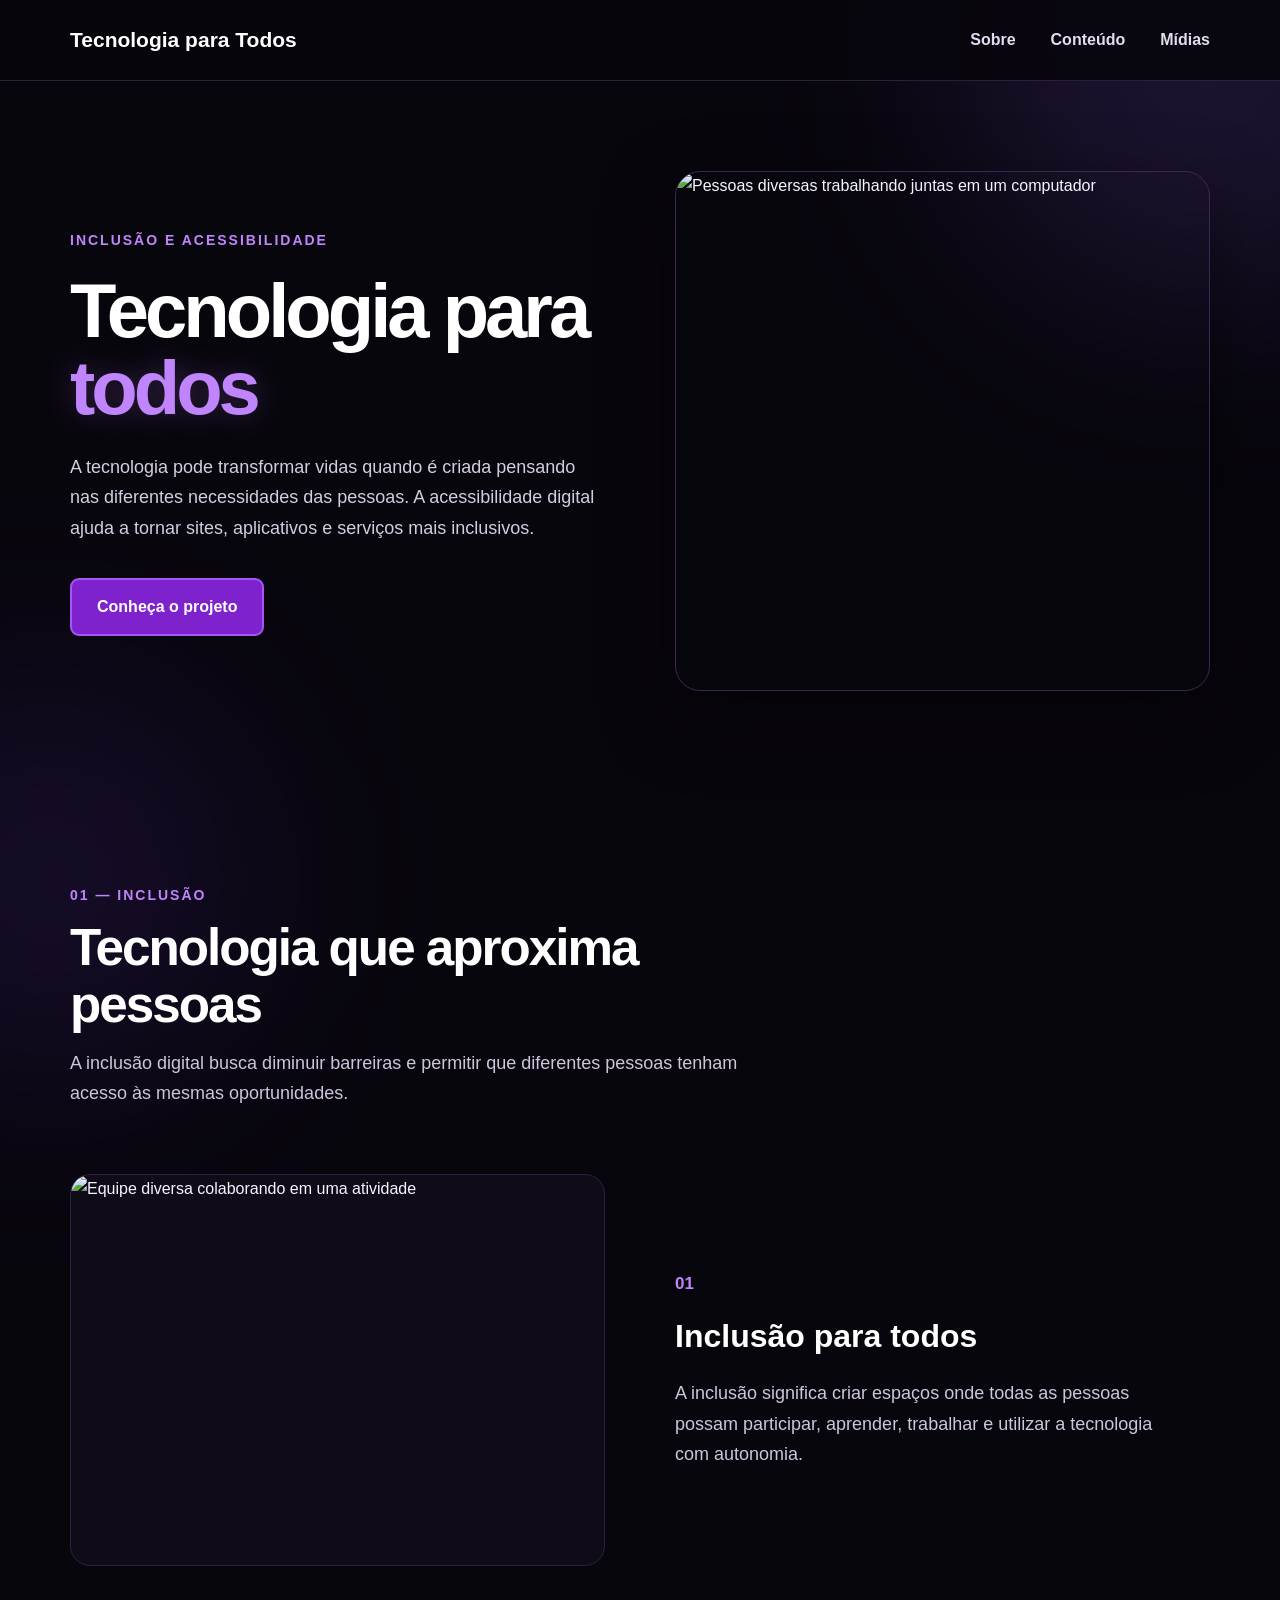
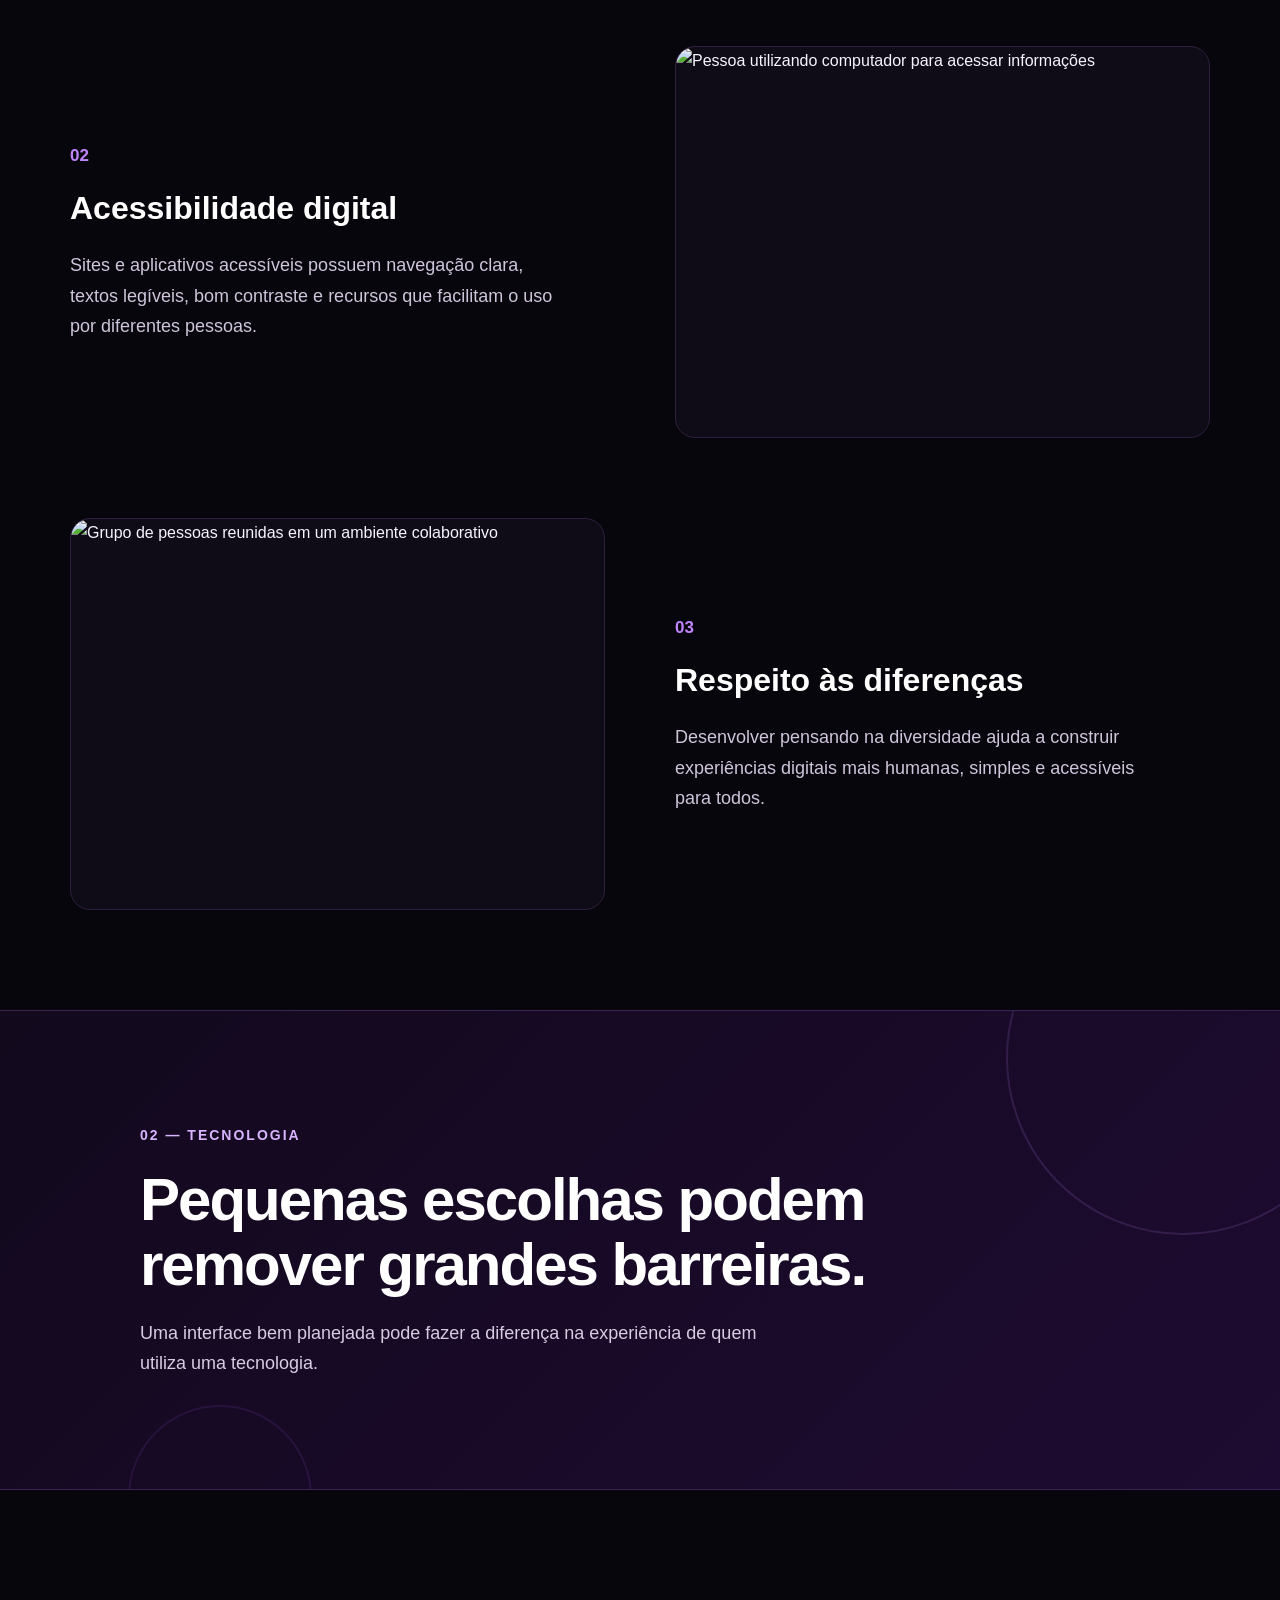
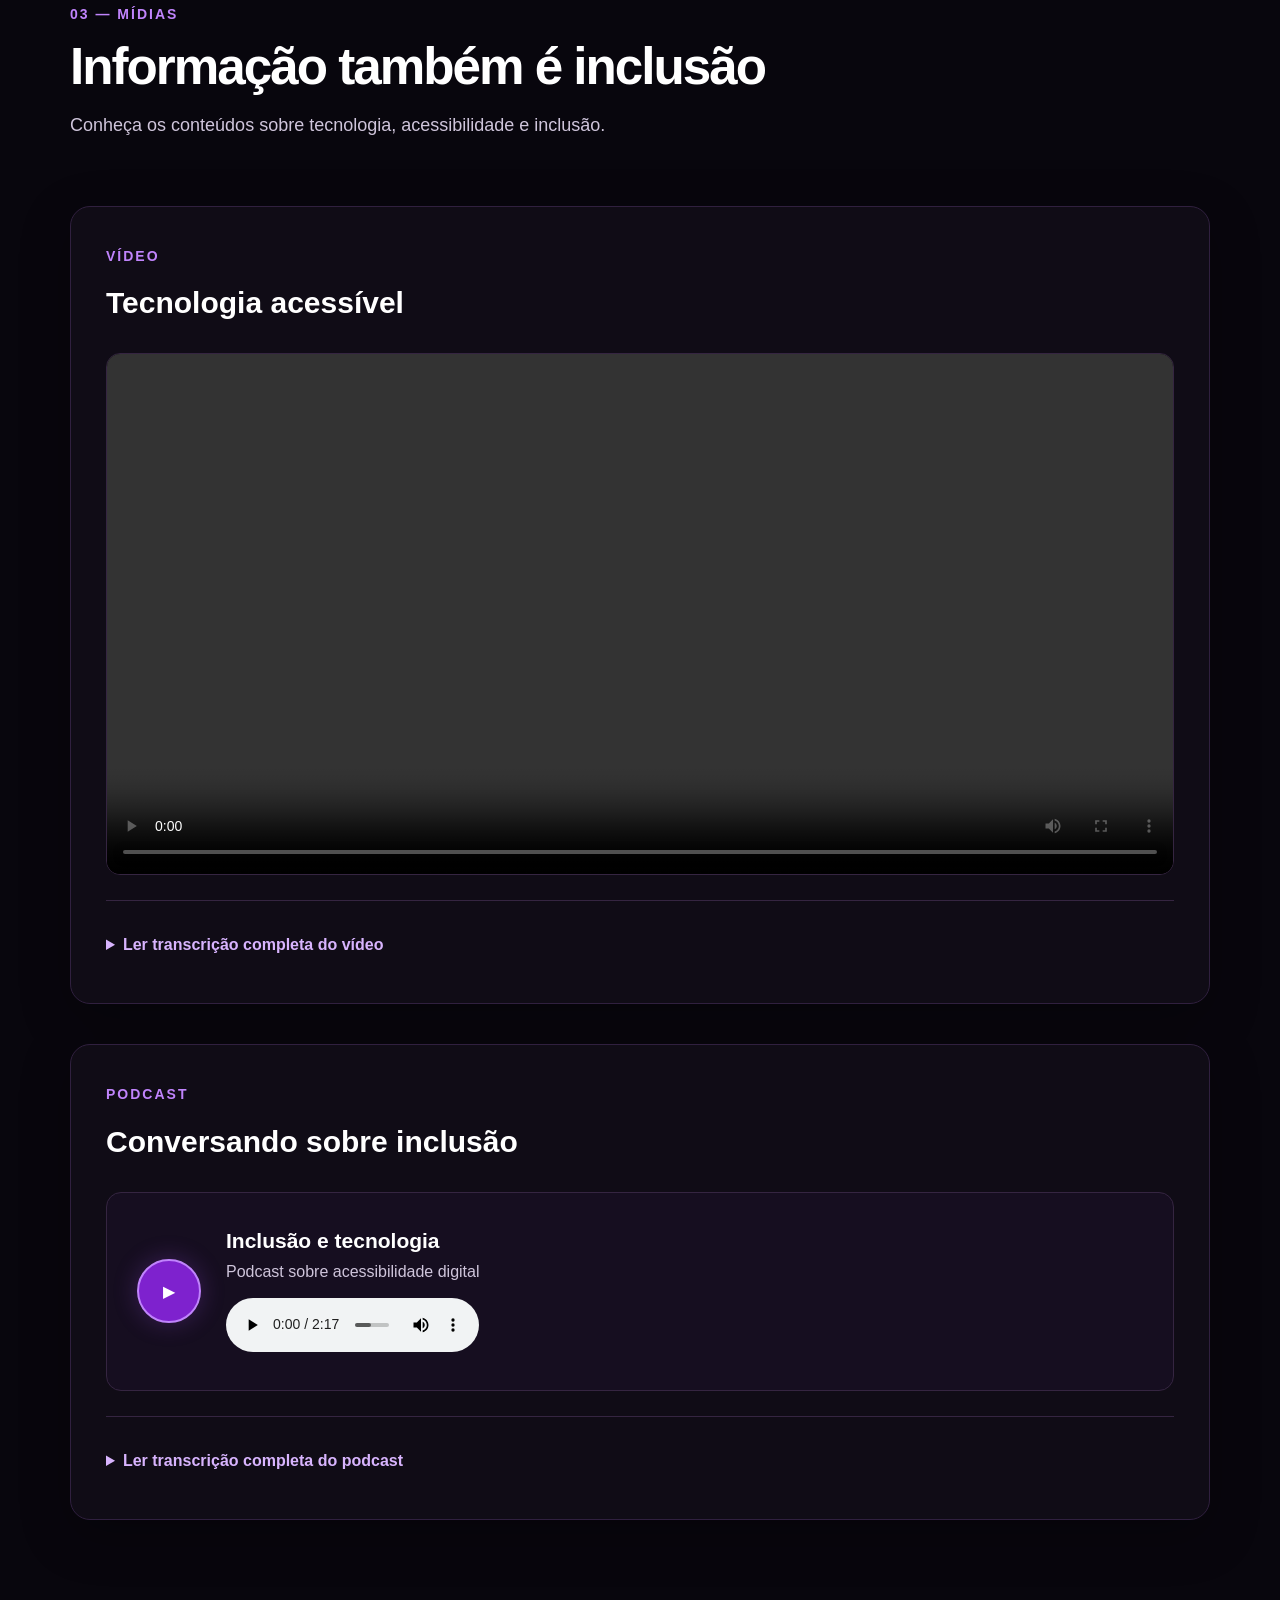
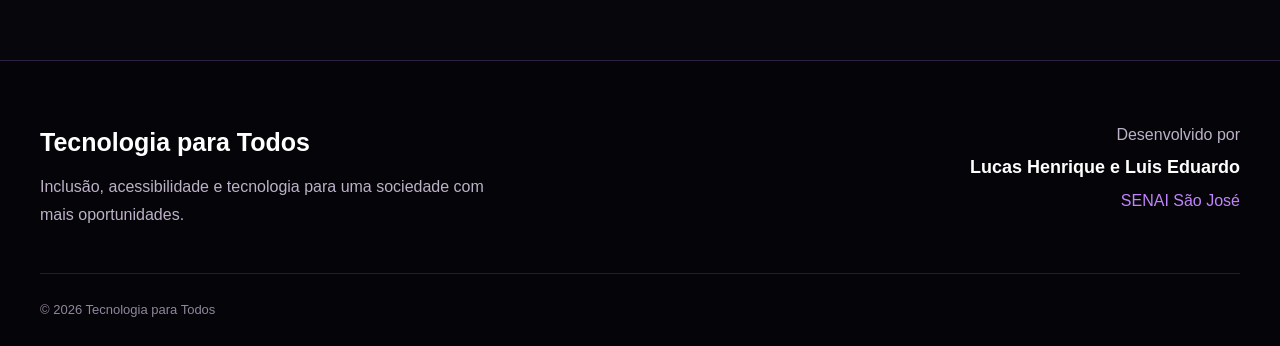
==== site.html @ 784d1b81 "inclusão" ====
<!DOCTYPE html>

<html lang="pt-BR">

<head>
    <meta charset="UTF-8">
    <meta name="viewport" content="width=device-width, initial-scale=1.0">
    <meta name="description" content="Tecnologia para todos: inclusão e acessibilidade digital.">
    <title>Tecnologia para Todos</title>
    <link rel="stylesheet" href="style.css">
</head>

<body>


<a href="#conteudo" class="lpSkip">Pular para o conteúdo principal</a>

<header class="lpHeader" id="inicio">

    <nav class="lpNav" aria-label="Menu principal">

        <a href="#inicio" class="lpLogo">
            Tecnologia para Todos
        </a>

        <div class="lpMenu">
            <a href="#sobre">Sobre</a>
            <a href="#conteudo">Conteúdo</a>
            <a href="#midias">Mídias</a>
        </div>

    </nav>

</header>


<main id="conteudo">

    <section class="lpHero" id="sobre">

        <div class="lpHeroTexto">

            <span class="lpTag">
                INCLUSÃO E ACESSIBILIDADE
            </span>

            <h1>
                Tecnologia para <strong>todos</strong>
            </h1>

            <p>
                A tecnologia pode transformar vidas quando é criada
                pensando nas diferentes necessidades das pessoas.
                A acessibilidade digital ajuda a tornar sites,
                aplicativos e serviços mais inclusivos.
            </p>

            <a href="#conteudo" class="lpBotao">
                Conheça o projeto
            </a>

        </div>


        <div class="lpHeroImagem">

            <img
                src="https://images.unsplash.com/photo-1556761175-b413da4baf72?auto=format&fit=crop&w=900&q=80"
                alt="Pessoas diversas trabalhando juntas em um computador">

        </div>

    </section>


    <section class="lpSecao">

        <div class="lpTitulo">

            <span>01 — INCLUSÃO</span>

            <h2>
                Tecnologia que aproxima pessoas
            </h2>

            <p>
                A inclusão digital busca diminuir barreiras e permitir
                que diferentes pessoas tenham acesso às mesmas oportunidades.
            </p>

        </div>


        <div class="lpBlocos">


            <article class="lpBloco">

                <div class="lpImagem">

                    <img
                        src="https://images.unsplash.com/photo-1531482615713-2afd69097998?auto=format&fit=crop&w=900&q=80"
                        alt="Equipe diversa colaborando em uma atividade">

                </div>


                <div class="lpTexto">

                    <span>01</span>

                    <h3>
                        Inclusão para todos
                    </h3>

                    <p>
                        A inclusão significa criar espaços onde todas
                        as pessoas possam participar, aprender, trabalhar
                        e utilizar a tecnologia com autonomia.
                    </p>

                </div>

            </article>



            <article class="lpBloco lpBlocoInvertido">

                <div class="lpImagem">

                    <img
                        src="https://images.unsplash.com/photo-1516321318423-f06f85e504b3?auto=format&fit=crop&w=900&q=80"
                        alt="Pessoa utilizando computador para acessar informações">

                </div>


                <div class="lpTexto">

                    <span>02</span>

                    <h3>
                        Acessibilidade digital
                    </h3>

                    <p>
                        Sites e aplicativos acessíveis possuem navegação
                        clara, textos legíveis, bom contraste e recursos
                        que facilitam o uso por diferentes pessoas.
                    </p>

                </div>

            </article>



            <article class="lpBloco">

                <div class="lpImagem">

                    <img
                        src="https://images.unsplash.com/photo-1531058020387-3be344556be6?auto=format&fit=crop&w=900&q=80"
                        alt="Grupo de pessoas reunidas em um ambiente colaborativo">

                </div>


                <div class="lpTexto">

                    <span>03</span>

                    <h3>
                        Respeito às diferenças
                    </h3>

                    <p>
                        Desenvolver pensando na diversidade ajuda a
                        construir experiências digitais mais humanas,
                        simples e acessíveis para todos.
                    </p>

                </div>

            </article>

        </div>

    </section>


    <section class="lpDestaque">

        <div>

            <span>02 — TECNOLOGIA</span>

            <h2>
                Pequenas escolhas podem remover grandes barreiras.
            </h2>

            <p>
                Uma interface bem planejada pode fazer a diferença
                na experiência de quem utiliza uma tecnologia.
            </p>

        </div>

    </section>


    <section class="lpMidias" id="midias">

        <div class="lpTitulo">

            <span>03 — MÍDIAS</span>

            <h2>
                Informação também é inclusão
            </h2>

            <p>
                Conheça os conteúdos sobre tecnologia,
                acessibilidade e inclusão.
            </p>

        </div>



        <article class="lpMedia">

            <div class="lpMediaTopo">

                <span>VÍDEO</span>

                <h3>
                    Tecnologia acessível
                </h3>

            </div>


            <div class="lpVideo">

                <video controls preload="metadata" playsinline>
                    <source src="assets/video.mp4" type="video/mp4">
                    Seu navegador não suporta a reprodução de vídeo.
                </video>

            </div>


            <details>

                <summary>
                    Ler transcrição completa do vídeo
                </summary>

                <div class="lpTranscricao">

                    <p>
                        <strong>Narração:</strong>
                        A acessibilidade digital permite que pessoas
                        com diferentes necessidades utilizem sites,
                        aplicativos e serviços digitais.
                    </p>

                    <p>
                        <strong>Narração:</strong>
                        Recursos como textos alternativos, contraste
                        adequado, navegação pelo teclado e linguagem
                        clara ajudam a diminuir barreiras.
                    </p>

                    <p>
                        <strong>Descrição visual:</strong>
                        Pessoas utilizam diferentes dispositivos para
                        acessar conteúdos digitais. A navegação apresenta
                        elementos claros e organizados.
                    </p>

                    <p>
                        <strong>Narração:</strong>
                        Criar tecnologia para todos significa pensar
                        na diversidade desde o início do desenvolvimento.
                    </p>

                </div>

            </details>

        </article>



        <article class="lpMedia">

            <div class="lpMediaTopo">

                <span>PODCAST</span>

                <h3>
                    Conversando sobre inclusão
                </h3>

            </div>


            <div class="lpPodcast">

                <div class="lpPodcastIcon" aria-hidden="true">
                    ▶
                </div>


                <div>

                    <h4>
                        Inclusão e tecnologia
                    </h4>

                    <p>
                        Podcast sobre acessibilidade digital
                    </p>

                    <audio controls preload="metadata">

                        <source src="assets/aura.mp3" type="audio/mpeg">

                        Seu navegador não suporta áudio.

                    </audio>

                </div>

            </div>


            <details>

                <summary>
                    Ler transcrição completa do podcast
                </summary>


                <div class="lpTranscricao">

                    <p>
                        <strong>Apresentador:</strong>
                        Hoje vamos conversar sobre como a tecnologia
                        pode ajudar a construir uma sociedade mais inclusiva.
                    </p>

                    <p>
                        <strong>Convidado:</strong>
                        A acessibilidade digital é importante porque
                        permite que mais pessoas tenham acesso à informação
                        e aos serviços disponíveis na internet.
                    </p>

                    <p>
                        <strong>Apresentador:</strong>
                        E pequenas mudanças no desenvolvimento de um site
                        podem fazer diferença?
                    </p>

                    <p>
                        <strong>Convidado:</strong>
                        Sim. Uma estrutura organizada, textos claros,
                        contraste adequado e alternativas para conteúdos
                        visuais são exemplos de recursos que podem reduzir
                        barreiras.
                    </p>

                    <p>
                        <strong>Apresentador:</strong>
                        Por isso, pensar em acessibilidade desde o começo
                        é uma forma de criar tecnologia para mais pessoas.
                    </p>

                </div>

            </details>

        </article>

    </section>

</main>


<footer class="lpFooter">

    <div class="lpFooterConteudo">

        <div>

            <h2>
                Tecnologia para Todos
            </h2>

            <p>
                Inclusão, acessibilidade e tecnologia para uma sociedade
                com mais oportunidades.
            </p>

        </div>


        <div class="lpFooterInfo">

            <p>
                Desenvolvido por
            </p>

            <strong>
                Lucas Henrique e Luis Eduardo
            </strong>

            <span>
                SENAI São José
            </span>

        </div>

    </div>


    <div class="lpCopyright">

        © 2026 Tecnologia para Todos

    </div>

</footer>

</body>

</html>
---- style.css ----
* {
  margin: 0;
  padding: 0;
  box-sizing: border-box;
  }

html {
scroll-behavior: smooth;
}

body {
font-family: Arial, Helvetica, sans-serif;
background: #08060d;
color: #f7f3ff;
line-height: 1.7;
overflow-x: hidden;
}

body::before {
content: "";
position: fixed;
width: 500px;
height: 500px;
top: -200px;
right: -180px;
background: rgba(139, 92, 246, 0.15);
border-radius: 50%;
filter: blur(100px);
pointer-events: none;
z-index: -1;
}

body::after {
content: "";
position: fixed;
width: 400px;
height: 400px;
bottom: -180px;
left: -150px;
background: rgba(124, 58, 237, 0.12);
border-radius: 50%;
filter: blur(100px);
pointer-events: none;
z-index: -1;
}

a {
text-decoration: none;
color: inherit;
}

img {
width: 100%;
display: block;
}

a,
summary,
audio,
video {
outline-offset: 5px;
}

a:focus-visible,
summary:focus-visible {
outline: 3px solid #c084fc;
outline-offset: 6px;
border-radius: 5px;
}

.lpSkip {
position: fixed;
top: -100px;
left: 20px;
z-index: 9999;
background: #c084fc;
color: #100817;
padding: 12px 18px;
border-radius: 8px;
font-weight: 800;
}

.lpSkip:focus {
top: 20px;
}

.lpHeader {
position: sticky;
top: 0;
z-index: 1000;
background: rgba(8, 6, 13, 0.94);
backdrop-filter: blur(15px);
border-bottom: 1px solid #2a2038;
}

.lpNav {
max-width: 1200px;
min-height: 80px;
margin: auto;
padding: 0 30px;
display: flex;
align-items: center;
justify-content: space-between;
}

.lpLogo {
color: #ffffff;
font-size: 21px;
font-weight: 800;
transition: 0.3s ease;
}

.lpLogo:hover {
color: #c084fc;
}

.lpMenu {
display: flex;
gap: 35px;
}

.lpMenu a {
position: relative;
color: #e4dcef;
font-size: 16px;
font-weight: 700;
transition: 0.3s ease;
}

.lpMenu a::after {
content: "";
position: absolute;
width: 0;
height: 3px;
left: 0;
bottom: -8px;
border-radius: 10px;
background: #a855f7;
transition: 0.3s ease;
}

.lpMenu a:hover {
color: #d8b4fe;
}

.lpMenu a:hover::after {
width: 100%;
}

.lpHero {
max-width: 1200px;
min-height: 680px;
margin: auto;
padding: 90px 30px;
display: grid;
grid-template-columns: 1fr 1fr;
align-items: center;
gap: 70px;
}

.lpHeroTexto {
animation: lpEntrada 0.9s ease both;
}

.lpTag,
.lpTitulo > span,
.lpMediaTopo span {
color: #c084fc;
font-size: 14px;
font-weight: 900;
letter-spacing: 2px;
}

.lpHero h1 {
margin: 18px 0 25px;
color: #ffffff;
font-size: clamp(48px, 6vw, 76px);
line-height: 1.02;
letter-spacing: -4px;
}

.lpHero h1 strong {
color: #c084fc;
text-shadow: 0 0 30px rgba(192, 132, 252, 0.25);
}

.lpHeroTexto > p {
max-width: 570px;
margin-bottom: 35px;
color: #d4ccdf;
font-size: 18px;
}

.lpBotao {
display: inline-block;
min-height: 50px;
padding: 13px 25px;
border: 2px solid #a855f7;
border-radius: 9px;
background: #7e22ce;
color: #ffffff;
font-weight: 800;
transition: 0.3s ease;
}

.lpBotao:hover {
background: #9333ea;
transform: translateY(-4px);
box-shadow: 0 12px 35px rgba(168, 85, 247, 0.3);
}

.lpHeroImagem {
animation: lpImagemEntrada 1s ease both;
}

.lpHeroImagem img {
height: 520px;
object-fit: cover;
border: 1px solid #3b2850;
border-radius: 25px;
box-shadow: 0 25px 70px rgba(0, 0, 0, 0.5);
transition: 0.5s ease;
}

.lpHeroImagem:hover img {
transform: scale(1.025);
border-color: #8b5cf6;
box-shadow: 0 25px 80px rgba(124, 58, 237, 0.2);
}

.lpSecao,
.lpMidias {
max-width: 1200px;
margin: auto;
padding: 100px 30px;
}

.lpTitulo {
max-width: 720px;
margin-bottom: 65px;
}

.lpTitulo h2 {
margin: 12px 0 15px;
color: #ffffff;
font-size: clamp(35px, 4vw, 52px);
line-height: 1.1;
letter-spacing: -2px;
}

.lpTitulo p {
color: #cfc5db;
font-size: 18px;
}

.lpBlocos {
display: flex;
flex-direction: column;
gap: 80px;
}

.lpBloco {
display: grid;
grid-template-columns: 1fr 1fr;
align-items: center;
gap: 70px;
}

.lpBlocoInvertido .lpImagem {
order: 2;
}

.lpBlocoInvertido .lpTexto {
order: 1;
}

.lpImagem {
overflow: hidden;
border: 1px solid #30203f;
border-radius: 20px;
background: #100c17;
}

.lpImagem img {
height: 390px;
object-fit: cover;
transition: 0.6s ease;
}

.lpBloco:hover .lpImagem {
border-color: #8b5cf6;
}

.lpBloco:hover .lpImagem img {
transform: scale(1.06);
}

.lpTexto span {
color: #c084fc;
font-size: 17px;
font-weight: 900;
}

.lpTexto h3 {
margin: 10px 0 15px;
color: #ffffff;
font-size: 32px;
}

.lpTexto p {
max-width: 500px;
color: #cfc5db;
font-size: 18px;
}

.lpDestaque {
position: relative;
overflow: hidden;
padding: 110px 30px;
background: linear-gradient(135deg, #12091d, #1e0b31);
border-top: 1px solid #3b2451;
border-bottom: 1px solid #3b2451;
}

.lpDestaque::before {
content: "";
position: absolute;
width: 350px;
height: 350px;
top: -130px;
right: -80px;
border: 2px solid rgba(192, 132, 252, 0.15);
border-radius: 50%;
animation: lpFlutuar 5s ease-in-out infinite;
}

.lpDestaque::after {
content: "";
position: absolute;
width: 180px;
height: 180px;
bottom: -100px;
left: 10%;
border: 2px solid rgba(168, 85, 247, 0.12);
border-radius: 50%;
animation: lpFlutuar 7s ease-in-out infinite reverse;
}

.lpDestaque > div {
position: relative;
z-index: 1;
max-width: 1000px;
margin: auto;
}

.lpDestaque span {
color: #d8b4fe;
font-size: 14px;
font-weight: 900;
letter-spacing: 2px;
}

.lpDestaque h2 {
max-width: 850px;
margin: 20px 0;
color: #ffffff;
font-size: clamp(35px, 5vw, 60px);
line-height: 1.08;
letter-spacing: -2px;
}

.lpDestaque p {
max-width: 650px;
color: #d7cce2;
font-size: 18px;
}

.lpMidias {
padding-top: 110px;
}

.lpMedia {
margin-bottom: 40px;
padding: 35px;
background: #100c16;
border: 1px solid #30203f;
border-radius: 20px;
box-shadow: 0 15px 50px rgba(0, 0, 0, 0.25);
transition: 0.4s ease;
}

.lpMedia:hover {
transform: translateY(-6px);
border-color: #7e22ce;
box-shadow: 0 20px 60px rgba(124, 58, 237, 0.15);
}

.lpMediaTopo {
margin-bottom: 25px;
}

.lpMediaTopo h3 {
margin-top: 8px;
color: #ffffff;
font-size: 30px;
}

.lpVideo {
overflow: hidden;
background: #000000;
border: 1px solid #352541;
border-radius: 14px;
}

.lpVideo video {
display: block;
width: 100%;
max-height: 520px;
}

.lpPodcast {
display: flex;
align-items: center;
gap: 25px;
padding: 30px;
background: #160e20;
border: 1px solid #352541;
border-radius: 15px;
}

.lpPodcastIcon {
display: flex;
align-items: center;
justify-content: center;
width: 64px;
height: 64px;
flex-shrink: 0;
color: #ffffff;
background: #7e22ce;
border: 2px solid #c084fc;
border-radius: 50%;
box-shadow: 0 0 25px rgba(168, 85, 247, 0.25);
}

.lpPodcast h4 {
color: #ffffff;
font-size: 21px;
}

.lpPodcast p {
margin-bottom: 12px;
color: #cfc5db;
}

.lpPodcast audio {
width: min(600px, 100%);
}

details {
margin-top: 25px;
padding-top: 20px;
border-top: 1px solid #352541;
}

summary {
padding: 10px 0;
color: #d8b4fe;
font-weight: 800;
cursor: pointer;
}

summary:hover {
color: #ffffff;
}

.lpTranscricao {
padding: 20px 0 5px;
color: #d0c6da;
}

.lpTranscricao p {
margin-bottom: 15px;
}

.lpTranscricao strong {
color: #ffffff;
}

.lpFooter {
padding: 60px 30px 25px;
background: #050408;
color: #ffffff;
border-top: 1px solid #30203f;
}

.lpFooterConteudo {
max-width: 1200px;
margin: auto;
padding-bottom: 45px;
display: flex;
justify-content: space-between;
gap: 50px;
}

.lpFooter h2 {
margin-bottom: 10px;
font-size: 25px;
}

.lpFooter p {
max-width: 450px;
color: #bcb2c8;
}

.lpFooterInfo {
text-align: right;
}

.lpFooterInfo p {
margin-bottom: 4px;
}

.lpFooterInfo strong {
display: block;
color: #ffffff;
font-size: 18px;
}

.lpFooterInfo span {
display: block;
margin-top: 4px;
color: #c084fc;
}

.lpCopyright {
max-width: 1200px;
margin: auto;
padding-top: 25px;
color: #91869d;
font-size: 13px;
border-top: 1px solid #261c30;
}

@keyframes lpEntrada {
from {
opacity: 0;
transform: translateY(35px);
}

to {
    opacity: 1;
    transform: translateY(0);
}

}

@keyframes lpImagemEntrada {
from {
opacity: 0;
transform: translateX(40px);
}

to {
    opacity: 1;
    transform: translateX(0);
}


}

@keyframes lpFlutuar {
0%,
100% {
transform: translateY(0) rotate(0deg);
}

50% {
    transform: translateY(20px) rotate(8deg);
}

}

@media (prefers-reduced-motion: reduce) {

html {
    scroll-behavior: auto;
}

*,
*::before,
*::after {
    animation-duration: 0.01ms !important;
    animation-iteration-count: 1 !important;
    transition-duration: 0.01ms !important;
    scroll-behavior: auto !important;
}

}

@media (max-width: 800px) {

.lpNav {
    min-height: 75px;
    padding: 15px 20px;
    flex-direction: column;
    gap: 12px;
}

.lpMenu {
    gap: 22px;
}

.lpHero {
    grid-template-columns: 1fr;
    padding: 70px 20px;
    gap: 40px;
}

.lpHero h1 {
    font-size: 52px;
}

.lpHeroImagem img {
    height: 360px;
}

.lpSecao,
.lpMidias {
    padding: 75px 20px;
}

.lpBloco {
    grid-template-columns: 1fr;
    gap: 30px;
}

.lpBlocoInvertido .lpImagem,
.lpBlocoInvertido .lpTexto {
    order: initial;
}

.lpImagem img {
    height: 300px;
}

.lpMedia {
    padding: 22px;
}

.lpPodcast {
    align-items: flex-start;
    padding: 22px;
}

.lpFooterConteudo {
    flex-direction: column;
}

.lpFooterInfo {
    text-align: left;
}

}

@media (max-width: 480px) {

.lpLogo {
    font-size: 18px;
}

.lpMenu {
    width: 100%;
    justify-content: space-between;
    gap: 10px;
}

.lpMenu a {
    font-size: 14px;
}

.lpHero h1 {
    font-size: 43px;
}

.lpHeroTexto > p {
    font-size: 17px;
}

.lpTitulo h2 {
    font-size: 35px;
}

.lpBlocos {
    gap: 55px;
}

.lpDestaque {
    padding: 75px 20px;
}

.lpMediaTopo h3 {
    font-size: 25px;
}

.lpPodcast {
    flex-direction: column;
}

.lpVideo video {
    min-height: 220px;
}

}
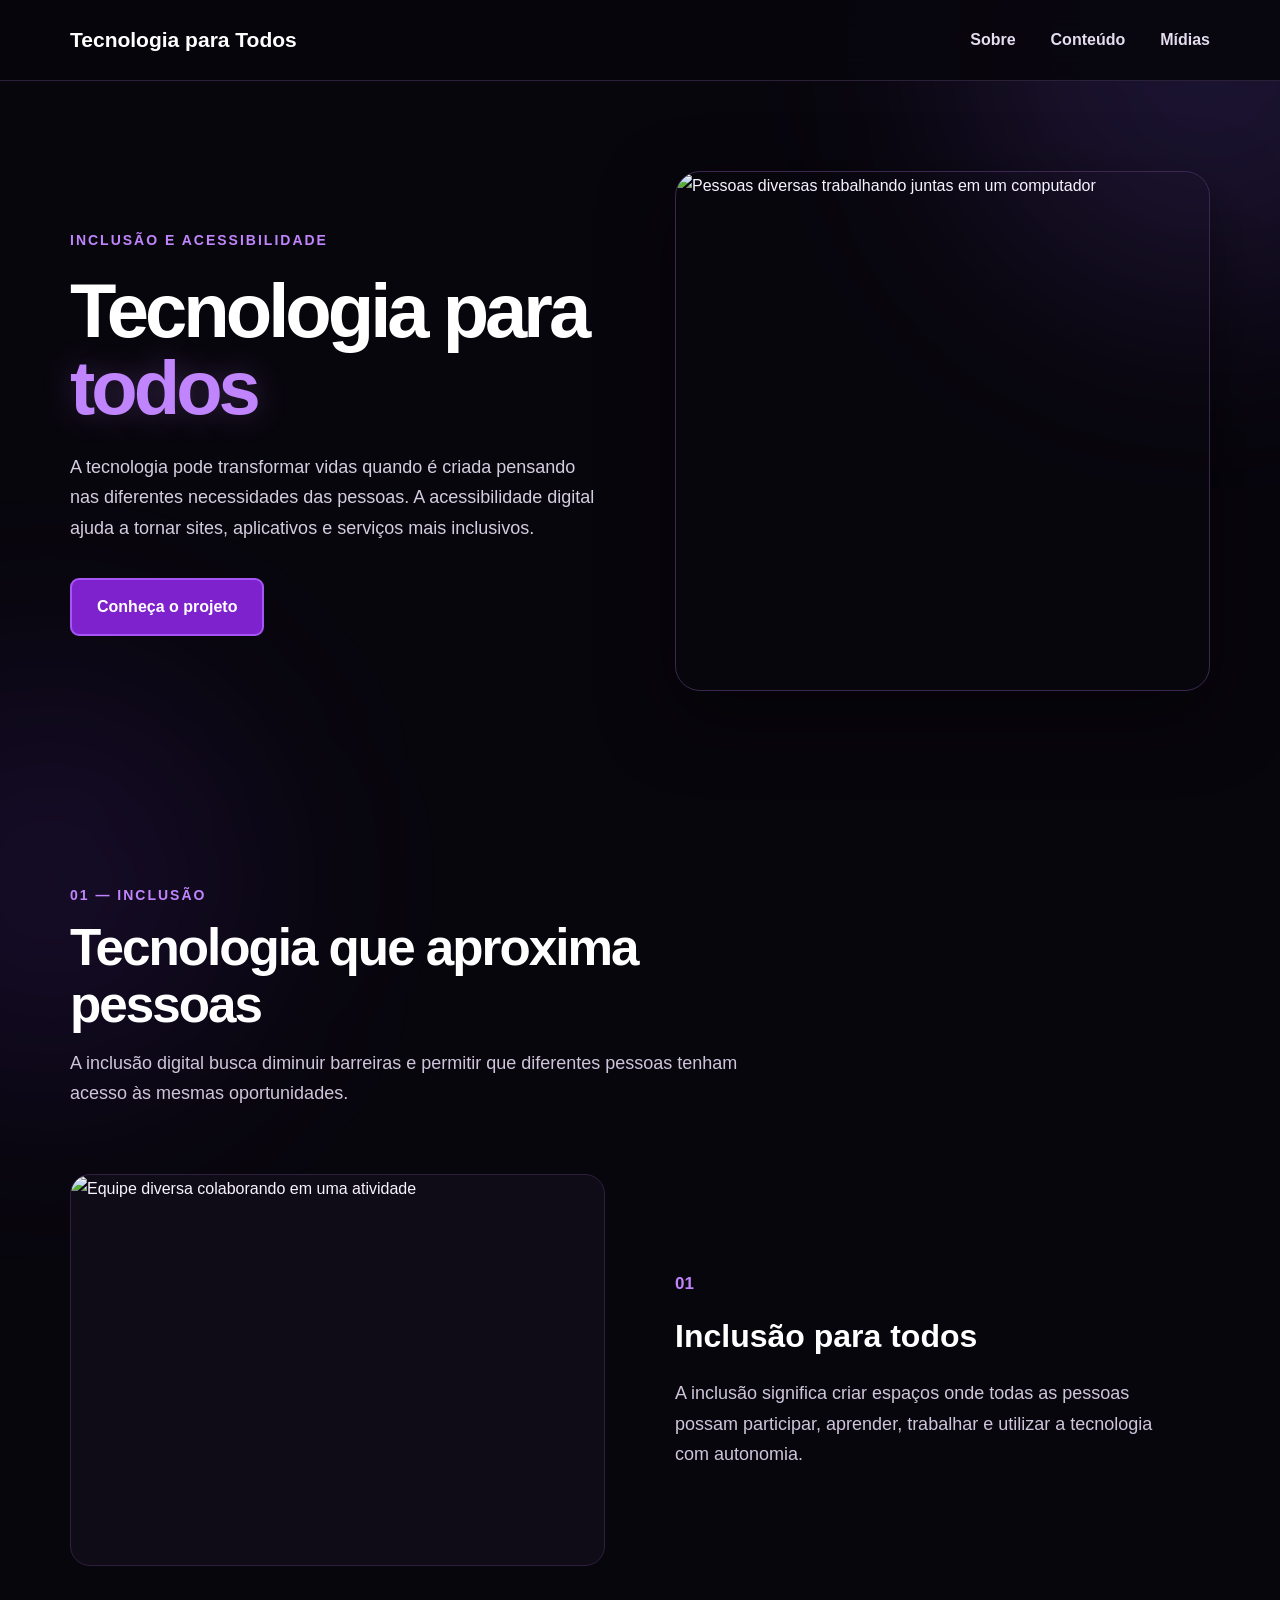
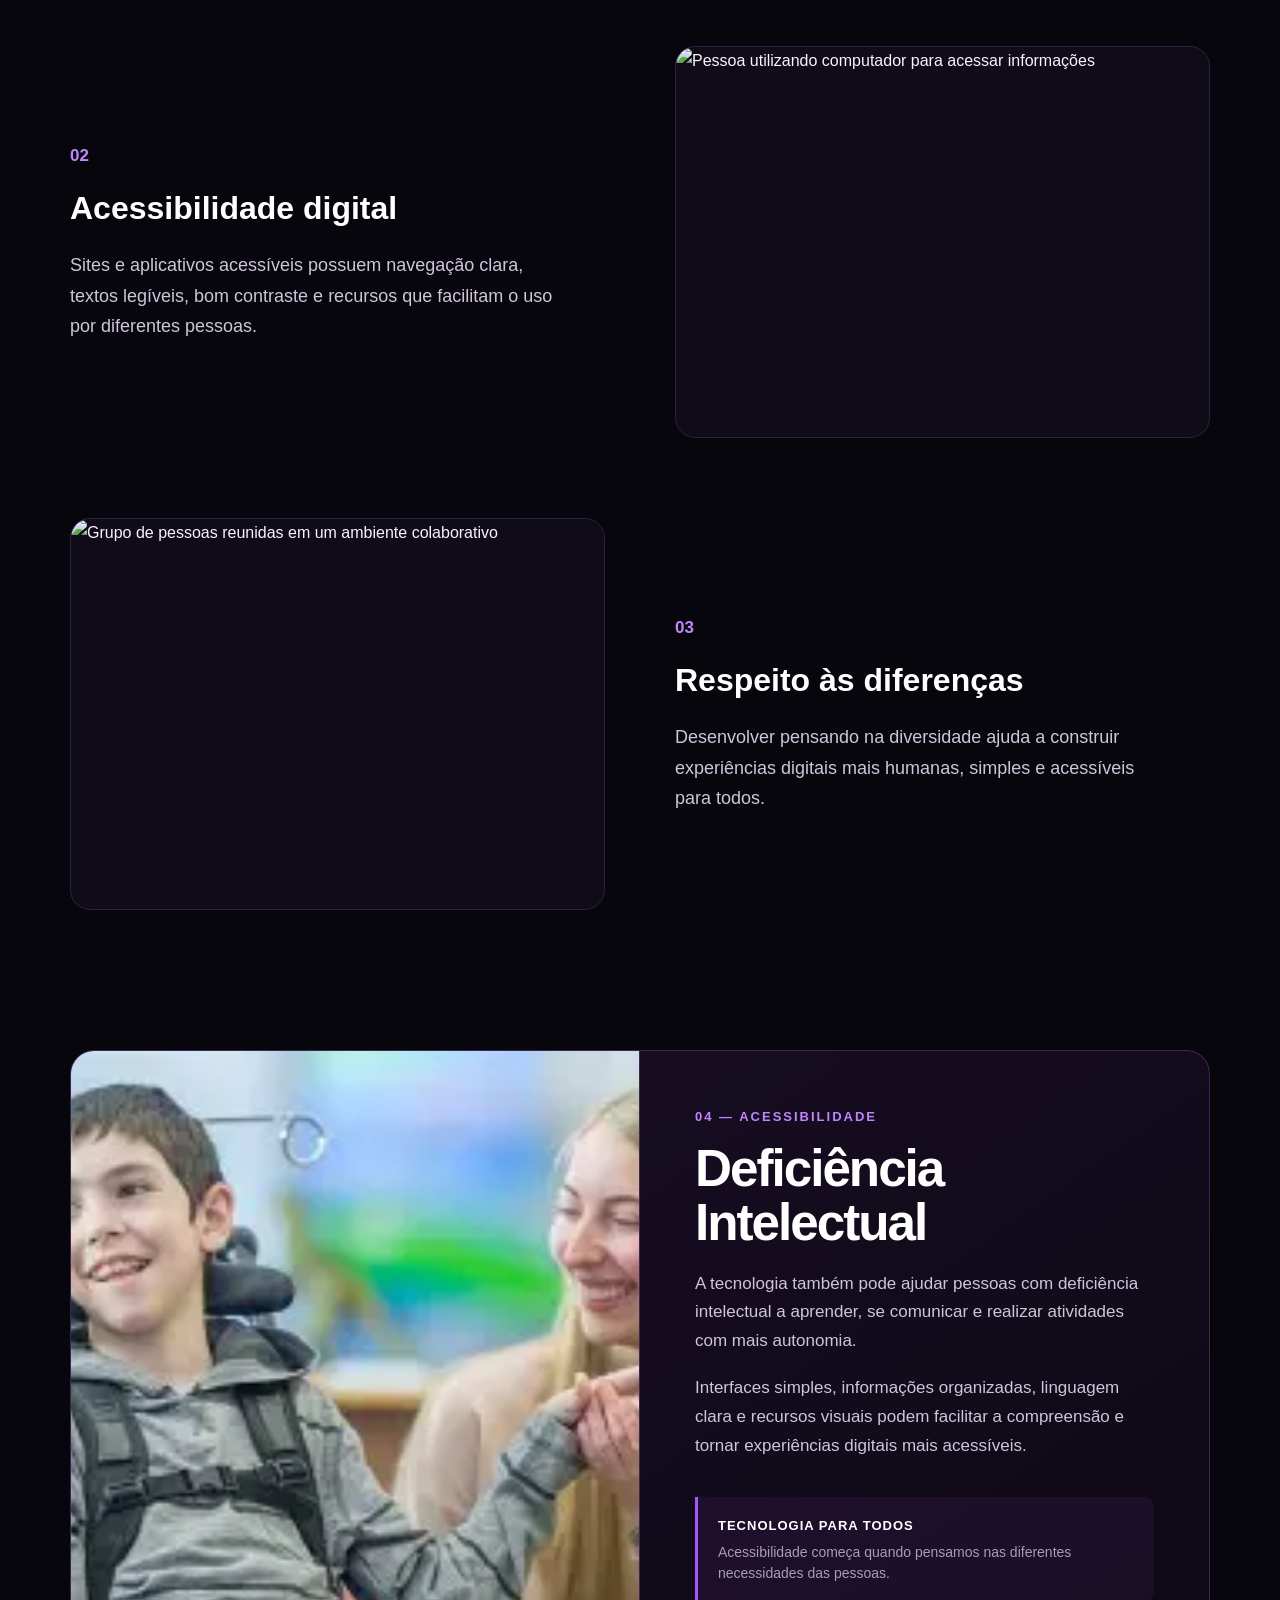
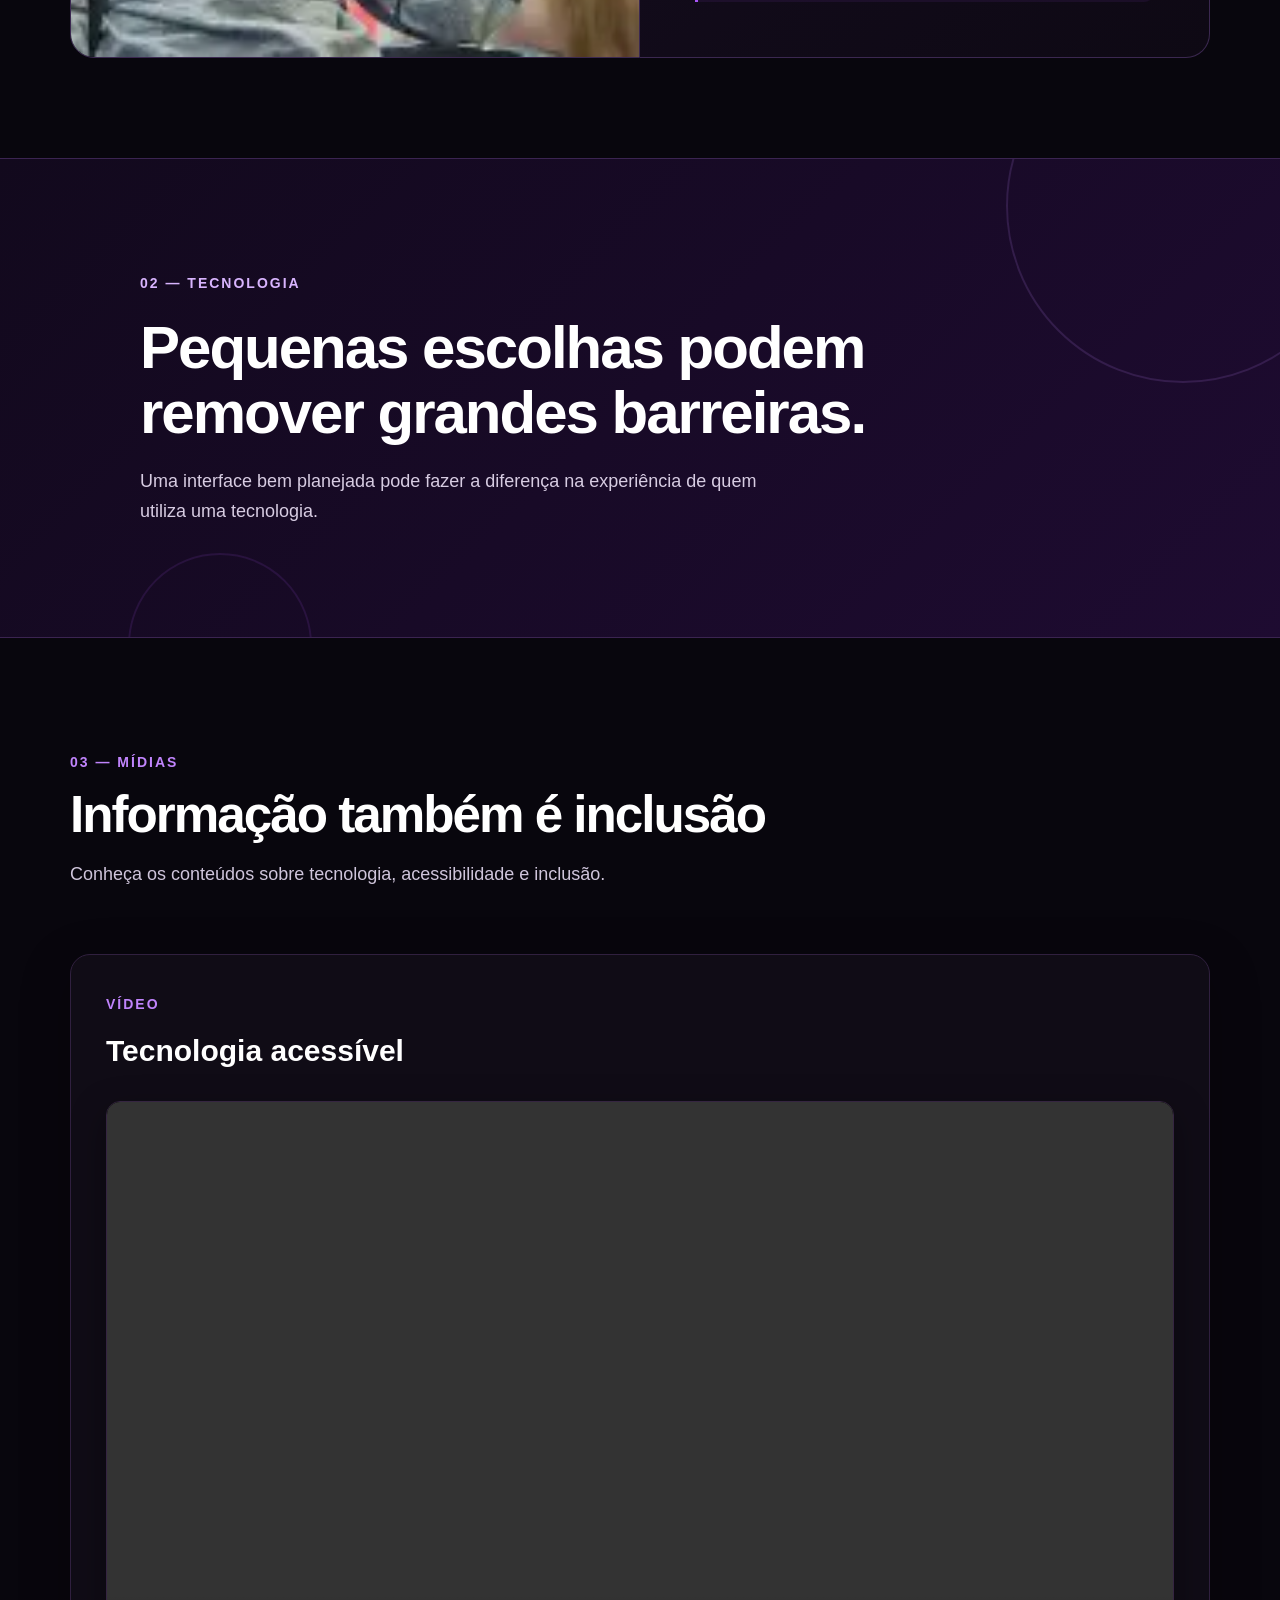
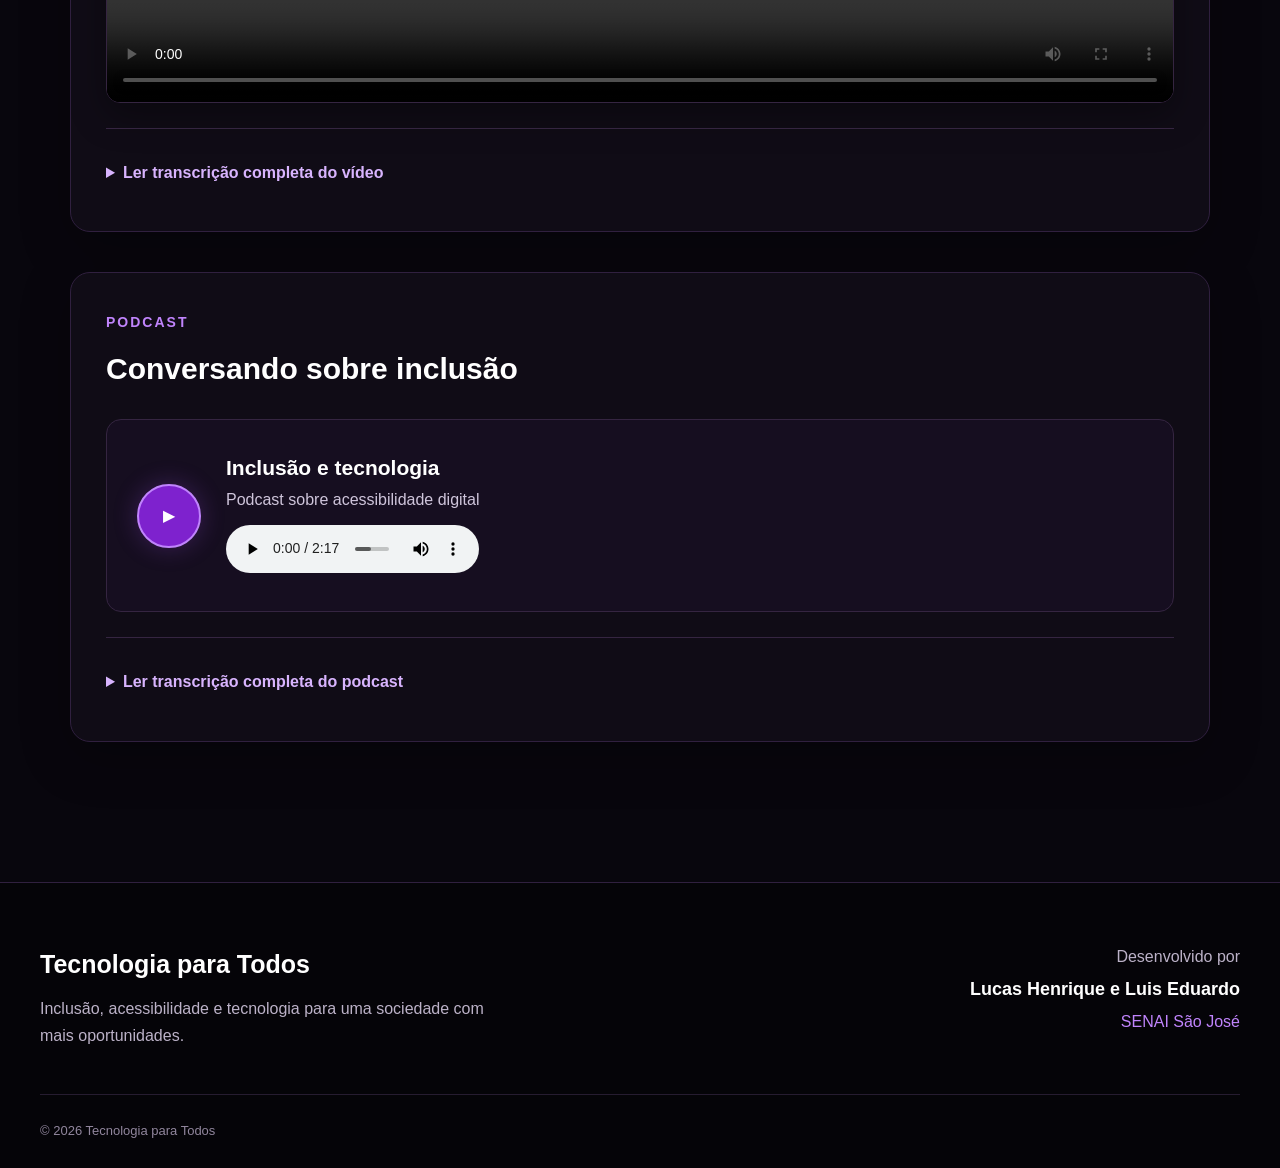
==== commit f1d61eaf: "upd" ====
--- a/site.html
+++ b/site.html
@@ -3,30 +3,49 @@
 <html lang="pt-BR">
 
 <head>
+
     <meta charset="UTF-8">
+
     <meta name="viewport" content="width=device-width, initial-scale=1.0">
+
     <meta name="description" content="Tecnologia para todos: inclusão e acessibilidade digital.">
+
     <title>Tecnologia para Todos</title>
+
     <link rel="stylesheet" href="style.css">
+
 </head>
 
 <body>
 
 
-<a href="#conteudo" class="lpSkip">Pular para o conteúdo principal</a>
-
-<header class="lpHeader" id="inicio">
-
-    <nav class="lpNav" aria-label="Menu principal">
-
-        <a href="#inicio" class="lpLogo">
+<a href="#conteudo" class="skip">
+    Pular para o conteúdo principal
+</a>
+
+
+<header class="header" id="inicio">
+
+    <nav class="nav" aria-label="Menu principal">
+
+        <a href="#inicio" class="logo">
             Tecnologia para Todos
         </a>
 
-        <div class="lpMenu">
-            <a href="#sobre">Sobre</a>
-            <a href="#conteudo">Conteúdo</a>
-            <a href="#midias">Mídias</a>
+        <div class="menu">
+
+            <a href="#sobre">
+                Sobre
+            </a>
+
+            <a href="#conteudo">
+                Conteúdo
+            </a>
+
+            <a href="#midias">
+                Mídias
+            </a>
+
         </div>
 
     </nav>
@@ -36,11 +55,12 @@
 
 <main id="conteudo">
 
-    <section class="lpHero" id="sobre">
-
-        <div class="lpHeroTexto">
-
-            <span class="lpTag">
+
+    <section class="hero" id="sobre">
+
+        <div class="heroTexto">
+
+            <span class="tag">
                 INCLUSÃO E ACESSIBILIDADE
             </span>
 
@@ -55,14 +75,14 @@
                 aplicativos e serviços mais inclusivos.
             </p>
 
-            <a href="#conteudo" class="lpBotao">
+            <a href="#conteudo" class="botao">
                 Conheça o projeto
             </a>
 
         </div>
 
 
-        <div class="lpHeroImagem">
+        <div class="heroImagem">
 
             <img
                 src="https://images.unsplash.com/photo-1556761175-b413da4baf72?auto=format&fit=crop&w=900&q=80"
@@ -73,11 +93,13 @@
     </section>
 
 
-    <section class="lpSecao">
-
-        <div class="lpTitulo">
-
-            <span>01 — INCLUSÃO</span>
+    <section class="secao">
+
+        <div class="titulo">
+
+            <span>
+                01 — INCLUSÃO
+            </span>
 
             <h2>
                 Tecnologia que aproxima pessoas
@@ -91,12 +113,12 @@
         </div>
 
 
-        <div class="lpBlocos">
-
-
-            <article class="lpBloco">
-
-                <div class="lpImagem">
+        <div class="blocos">
+
+
+            <article class="bloco">
+
+                <div class="imagem">
 
                     <img
                         src="https://images.unsplash.com/photo-1531482615713-2afd69097998?auto=format&fit=crop&w=900&q=80"
@@ -105,9 +127,11 @@
                 </div>
 
 
-                <div class="lpTexto">
-
-                    <span>01</span>
+                <div class="texto">
+
+                    <span>
+                        01
+                    </span>
 
                     <h3>
                         Inclusão para todos
@@ -124,10 +148,9 @@
             </article>
 
 
-
-            <article class="lpBloco lpBlocoInvertido">
-
-                <div class="lpImagem">
+            <article class="bloco blocoInvertido">
+
+                <div class="imagem">
 
                     <img
                         src="https://images.unsplash.com/photo-1516321318423-f06f85e504b3?auto=format&fit=crop&w=900&q=80"
@@ -136,9 +159,11 @@
                 </div>
 
 
-                <div class="lpTexto">
-
-                    <span>02</span>
+                <div class="texto">
+
+                    <span>
+                        02
+                    </span>
 
                     <h3>
                         Acessibilidade digital
@@ -155,10 +180,9 @@
             </article>
 
 
-
-            <article class="lpBloco">
-
-                <div class="lpImagem">
+            <article class="bloco">
+
+                <div class="imagem">
 
                     <img
                         src="https://images.unsplash.com/photo-1531058020387-3be344556be6?auto=format&fit=crop&w=900&q=80"
@@ -167,9 +191,11 @@
                 </div>
 
 
-                <div class="lpTexto">
-
-                    <span>03</span>
+                <div class="texto">
+
+                    <span>
+                        03
+                    </span>
 
                     <h3>
                         Respeito às diferenças
@@ -185,16 +211,73 @@
 
             </article>
 
+
         </div>
 
     </section>
 
 
-    <section class="lpDestaque">
+    <!-- DEFICIÊNCIA INTELECTUAL -->
+
+    <section class="deficiencia">
+
+        <div class="deficienciaImagem">
+
+            <img
+                src="assets/pcd.webp"
+                alt="Pessoa com deficiência utilizando tecnologia">
+
+        </div>
+
+
+        <div class="deficienciaTexto">
+
+            <span>
+                04 — ACESSIBILIDADE
+            </span>
+
+            <h2>
+                Deficiência Intelectual
+            </h2>
+
+            <p>
+                A tecnologia também pode ajudar pessoas com deficiência
+                intelectual a aprender, se comunicar e realizar atividades
+                com mais autonomia.
+            </p>
+
+            <p>
+                Interfaces simples, informações organizadas, linguagem clara
+                e recursos visuais podem facilitar a compreensão e tornar
+                experiências digitais mais acessíveis.
+            </p>
+
+
+            <div class="deficienciaInfo">
+
+                <strong>
+                    TECNOLOGIA PARA TODOS
+                </strong>
+
+                <small>
+                    Acessibilidade começa quando pensamos nas diferentes
+                    necessidades das pessoas.
+                </small>
+
+            </div>
+
+        </div>
+
+    </section>
+
+
+    <section class="destaque">
 
         <div>
 
-            <span>02 — TECNOLOGIA</span>
+            <span>
+                02 — TECNOLOGIA
+            </span>
 
             <h2>
                 Pequenas escolhas podem remover grandes barreiras.
@@ -210,11 +293,13 @@
     </section>
 
 
-    <section class="lpMidias" id="midias">
-
-        <div class="lpTitulo">
-
-            <span>03 — MÍDIAS</span>
+    <section class="midias" id="midias">
+
+        <div class="titulo">
+
+            <span>
+                03 — MÍDIAS
+            </span>
 
             <h2>
                 Informação também é inclusão
@@ -228,12 +313,15 @@
         </div>
 
 
-
-        <article class="lpMedia">
-
-            <div class="lpMediaTopo">
-
-                <span>VÍDEO</span>
+        <!-- VÍDEO -->
+
+        <article class="media">
+
+            <div class="mediaTopo">
+
+                <span>
+                    VÍDEO
+                </span>
 
                 <h3>
                     Tecnologia acessível
@@ -242,11 +330,19 @@
             </div>
 
 
-            <div class="lpVideo">
-
-                <video controls preload="metadata" playsinline>
-                    <source src="assets/video.mp4" type="video/mp4">
+            <div class="video">
+
+                <video
+                    controls
+                    preload="metadata"
+                    playsinline>
+
+                    <source
+                        src="assets/video.mp4"
+                        type="video/mp4">
+
                     Seu navegador não suporta a reprodução de vídeo.
+
                 </video>
 
             </div>
@@ -258,33 +354,57 @@
                     Ler transcrição completa do vídeo
                 </summary>
 
-                <div class="lpTranscricao">
-
-                    <p>
-                        <strong>Narração:</strong>
+
+                <div class="transcricao">
+
+                    <p>
+
+                        <strong>
+                            Narração:
+                        </strong>
+
                         A acessibilidade digital permite que pessoas
                         com diferentes necessidades utilizem sites,
                         aplicativos e serviços digitais.
-                    </p>
-
-                    <p>
-                        <strong>Narração:</strong>
+
+                    </p>
+
+
+                    <p>
+
+                        <strong>
+                            Narração:
+                        </strong>
+
                         Recursos como textos alternativos, contraste
                         adequado, navegação pelo teclado e linguagem
                         clara ajudam a diminuir barreiras.
-                    </p>
-
-                    <p>
-                        <strong>Descrição visual:</strong>
+
+                    </p>
+
+
+                    <p>
+
+                        <strong>
+                            Descrição visual:
+                        </strong>
+
                         Pessoas utilizam diferentes dispositivos para
                         acessar conteúdos digitais. A navegação apresenta
                         elementos claros e organizados.
-                    </p>
-
-                    <p>
-                        <strong>Narração:</strong>
+
+                    </p>
+
+
+                    <p>
+
+                        <strong>
+                            Narração:
+                        </strong>
+
                         Criar tecnologia para todos significa pensar
                         na diversidade desde o início do desenvolvimento.
+
                     </p>
 
                 </div>
@@ -294,12 +414,15 @@
         </article>
 
 
-
-        <article class="lpMedia">
-
-            <div class="lpMediaTopo">
-
-                <span>PODCAST</span>
+        <!-- PODCAST -->
+
+        <article class="media">
+
+            <div class="mediaTopo">
+
+                <span>
+                    PODCAST
+                </span>
 
                 <h3>
                     Conversando sobre inclusão
@@ -308,10 +431,14 @@
             </div>
 
 
-            <div class="lpPodcast">
-
-                <div class="lpPodcastIcon" aria-hidden="true">
+            <div class="podcast">
+
+                <div
+                    class="podcastIcon"
+                    aria-hidden="true">
+
                     ▶
+
                 </div>
 
 
@@ -325,9 +452,14 @@
                         Podcast sobre acessibilidade digital
                     </p>
 
-                    <audio controls preload="metadata">
-
-                        <source src="assets/aura.mp3" type="audio/mpeg">
+
+                    <audio
+                        controls
+                        preload="metadata">
+
+                        <source
+                            src="assets/aura.mp3"
+                            type="audio/mpeg">
 
                         Seu navegador não suporta áudio.
 
@@ -345,39 +477,68 @@
                 </summary>
 
 
-                <div class="lpTranscricao">
-
-                    <p>
-                        <strong>Apresentador:</strong>
+                <div class="transcricao">
+
+                    <p>
+
+                        <strong>
+                            Apresentador:
+                        </strong>
+
                         Hoje vamos conversar sobre como a tecnologia
                         pode ajudar a construir uma sociedade mais inclusiva.
-                    </p>
-
-                    <p>
-                        <strong>Convidado:</strong>
+
+                    </p>
+
+
+                    <p>
+
+                        <strong>
+                            Convidado:
+                        </strong>
+
                         A acessibilidade digital é importante porque
                         permite que mais pessoas tenham acesso à informação
                         e aos serviços disponíveis na internet.
-                    </p>
-
-                    <p>
-                        <strong>Apresentador:</strong>
+
+                    </p>
+
+
+                    <p>
+
+                        <strong>
+                            Apresentador:
+                        </strong>
+
                         E pequenas mudanças no desenvolvimento de um site
                         podem fazer diferença?
-                    </p>
-
-                    <p>
-                        <strong>Convidado:</strong>
+
+                    </p>
+
+
+                    <p>
+
+                        <strong>
+                            Convidado:
+                        </strong>
+
                         Sim. Uma estrutura organizada, textos claros,
                         contraste adequado e alternativas para conteúdos
                         visuais são exemplos de recursos que podem reduzir
                         barreiras.
-                    </p>
-
-                    <p>
-                        <strong>Apresentador:</strong>
+
+                    </p>
+
+
+                    <p>
+
+                        <strong>
+                            Apresentador:
+                        </strong>
+
                         Por isso, pensar em acessibilidade desde o começo
                         é uma forma de criar tecnologia para mais pessoas.
+
                     </p>
 
                 </div>
@@ -386,14 +547,16 @@
 
         </article>
 
+
     </section>
 
+
 </main>
 
 
-<footer class="lpFooter">
-
-    <div class="lpFooterConteudo">
+<footer class="footer">
+
+    <div class="footerConteudo">
 
         <div>
 
@@ -409,7 +572,7 @@
         </div>
 
 
-        <div class="lpFooterInfo">
+        <div class="footerInfo">
 
             <p>
                 Desenvolvido por
@@ -428,7 +591,7 @@
     </div>
 
 
-    <div class="lpCopyright">
+    <div class="copyright">
 
         © 2026 Tecnologia para Todos
 
@@ -436,6 +599,7 @@
 
 </footer>
 
+
 </body>
 
 </html>
--- a/style.css
+++ b/style.css
@@ -1,713 +1,937 @@
 * {
-  margin: 0;
-  padding: 0;
-  box-sizing: border-box;
-  }
+    margin: 0;
+    padding: 0;
+    box-sizing: border-box;
+}
 
 html {
-scroll-behavior: smooth;
+    scroll-behavior: smooth;
 }
 
 body {
-font-family: Arial, Helvetica, sans-serif;
-background: #08060d;
-color: #f7f3ff;
-line-height: 1.7;
-overflow-x: hidden;
+    font-family: Arial, Helvetica, sans-serif;
+    background: #08060d;
+    color: #f7f3ff;
+    line-height: 1.7;
+    overflow-x: hidden;
 }
 
 body::before {
-content: "";
-position: fixed;
-width: 500px;
-height: 500px;
-top: -200px;
-right: -180px;
-background: rgba(139, 92, 246, 0.15);
-border-radius: 50%;
-filter: blur(100px);
-pointer-events: none;
-z-index: -1;
+    content: "";
+    position: fixed;
+    width: 500px;
+    height: 500px;
+    top: -200px;
+    right: -180px;
+    background: rgba(139, 92, 246, 0.15);
+    border-radius: 50%;
+    filter: blur(100px);
+    pointer-events: none;
+    z-index: -1;
 }
 
 body::after {
-content: "";
-position: fixed;
-width: 400px;
-height: 400px;
-bottom: -180px;
-left: -150px;
-background: rgba(124, 58, 237, 0.12);
-border-radius: 50%;
-filter: blur(100px);
-pointer-events: none;
-z-index: -1;
+    content: "";
+    position: fixed;
+    width: 400px;
+    height: 400px;
+    bottom: -180px;
+    left: -150px;
+    background: rgba(124, 58, 237, 0.12);
+    border-radius: 50%;
+    filter: blur(100px);
+    pointer-events: none;
+    z-index: -1;
 }
 
 a {
-text-decoration: none;
-color: inherit;
+    text-decoration: none;
+    color: inherit;
 }
 
 img {
-width: 100%;
-display: block;
+    width: 100%;
+    display: block;
 }
 
 a,
 summary,
 audio,
 video {
-outline-offset: 5px;
+    outline-offset: 5px;
 }
 
 a:focus-visible,
 summary:focus-visible {
-outline: 3px solid #c084fc;
-outline-offset: 6px;
-border-radius: 5px;
-}
-
-.lpSkip {
-position: fixed;
-top: -100px;
-left: 20px;
-z-index: 9999;
-background: #c084fc;
-color: #100817;
-padding: 12px 18px;
-border-radius: 8px;
-font-weight: 800;
-}
-
-.lpSkip:focus {
-top: 20px;
-}
-
-.lpHeader {
-position: sticky;
-top: 0;
-z-index: 1000;
-background: rgba(8, 6, 13, 0.94);
-backdrop-filter: blur(15px);
-border-bottom: 1px solid #2a2038;
-}
-
-.lpNav {
-max-width: 1200px;
-min-height: 80px;
-margin: auto;
-padding: 0 30px;
-display: flex;
-align-items: center;
-justify-content: space-between;
-}
-
-.lpLogo {
-color: #ffffff;
-font-size: 21px;
-font-weight: 800;
-transition: 0.3s ease;
-}
-
-.lpLogo:hover {
-color: #c084fc;
-}
-
-.lpMenu {
-display: flex;
-gap: 35px;
-}
-
-.lpMenu a {
-position: relative;
-color: #e4dcef;
-font-size: 16px;
-font-weight: 700;
-transition: 0.3s ease;
-}
-
-.lpMenu a::after {
-content: "";
-position: absolute;
-width: 0;
-height: 3px;
-left: 0;
-bottom: -8px;
-border-radius: 10px;
-background: #a855f7;
-transition: 0.3s ease;
-}
-
-.lpMenu a:hover {
-color: #d8b4fe;
-}
-
-.lpMenu a:hover::after {
-width: 100%;
-}
-
-.lpHero {
-max-width: 1200px;
-min-height: 680px;
-margin: auto;
-padding: 90px 30px;
-display: grid;
-grid-template-columns: 1fr 1fr;
-align-items: center;
-gap: 70px;
-}
-
-.lpHeroTexto {
-animation: lpEntrada 0.9s ease both;
-}
-
-.lpTag,
-.lpTitulo > span,
-.lpMediaTopo span {
-color: #c084fc;
-font-size: 14px;
-font-weight: 900;
-letter-spacing: 2px;
-}
-
-.lpHero h1 {
-margin: 18px 0 25px;
-color: #ffffff;
-font-size: clamp(48px, 6vw, 76px);
-line-height: 1.02;
-letter-spacing: -4px;
-}
-
-.lpHero h1 strong {
-color: #c084fc;
-text-shadow: 0 0 30px rgba(192, 132, 252, 0.25);
-}
-
-.lpHeroTexto > p {
-max-width: 570px;
-margin-bottom: 35px;
-color: #d4ccdf;
-font-size: 18px;
-}
-
-.lpBotao {
-display: inline-block;
-min-height: 50px;
-padding: 13px 25px;
-border: 2px solid #a855f7;
-border-radius: 9px;
-background: #7e22ce;
-color: #ffffff;
-font-weight: 800;
-transition: 0.3s ease;
-}
-
-.lpBotao:hover {
-background: #9333ea;
-transform: translateY(-4px);
-box-shadow: 0 12px 35px rgba(168, 85, 247, 0.3);
-}
-
-.lpHeroImagem {
-animation: lpImagemEntrada 1s ease both;
-}
-
-.lpHeroImagem img {
-height: 520px;
-object-fit: cover;
-border: 1px solid #3b2850;
-border-radius: 25px;
-box-shadow: 0 25px 70px rgba(0, 0, 0, 0.5);
-transition: 0.5s ease;
-}
-
-.lpHeroImagem:hover img {
-transform: scale(1.025);
-border-color: #8b5cf6;
-box-shadow: 0 25px 80px rgba(124, 58, 237, 0.2);
-}
-
-.lpSecao,
-.lpMidias {
-max-width: 1200px;
-margin: auto;
-padding: 100px 30px;
-}
-
-.lpTitulo {
-max-width: 720px;
-margin-bottom: 65px;
-}
-
-.lpTitulo h2 {
-margin: 12px 0 15px;
-color: #ffffff;
-font-size: clamp(35px, 4vw, 52px);
-line-height: 1.1;
-letter-spacing: -2px;
-}
-
-.lpTitulo p {
-color: #cfc5db;
-font-size: 18px;
-}
-
-.lpBlocos {
-display: flex;
-flex-direction: column;
-gap: 80px;
-}
-
-.lpBloco {
-display: grid;
-grid-template-columns: 1fr 1fr;
-align-items: center;
-gap: 70px;
-}
-
-.lpBlocoInvertido .lpImagem {
-order: 2;
-}
-
-.lpBlocoInvertido .lpTexto {
-order: 1;
-}
-
-.lpImagem {
-overflow: hidden;
-border: 1px solid #30203f;
-border-radius: 20px;
-background: #100c17;
-}
-
-.lpImagem img {
-height: 390px;
-object-fit: cover;
-transition: 0.6s ease;
-}
-
-.lpBloco:hover .lpImagem {
-border-color: #8b5cf6;
-}
-
-.lpBloco:hover .lpImagem img {
-transform: scale(1.06);
-}
-
-.lpTexto span {
-color: #c084fc;
-font-size: 17px;
-font-weight: 900;
-}
-
-.lpTexto h3 {
-margin: 10px 0 15px;
-color: #ffffff;
-font-size: 32px;
-}
-
-.lpTexto p {
-max-width: 500px;
-color: #cfc5db;
-font-size: 18px;
-}
-
-.lpDestaque {
-position: relative;
-overflow: hidden;
-padding: 110px 30px;
-background: linear-gradient(135deg, #12091d, #1e0b31);
-border-top: 1px solid #3b2451;
-border-bottom: 1px solid #3b2451;
-}
-
-.lpDestaque::before {
-content: "";
-position: absolute;
-width: 350px;
-height: 350px;
-top: -130px;
-right: -80px;
-border: 2px solid rgba(192, 132, 252, 0.15);
-border-radius: 50%;
-animation: lpFlutuar 5s ease-in-out infinite;
-}
-
-.lpDestaque::after {
-content: "";
-position: absolute;
-width: 180px;
-height: 180px;
-bottom: -100px;
-left: 10%;
-border: 2px solid rgba(168, 85, 247, 0.12);
-border-radius: 50%;
-animation: lpFlutuar 7s ease-in-out infinite reverse;
-}
-
-.lpDestaque > div {
-position: relative;
-z-index: 1;
-max-width: 1000px;
-margin: auto;
-}
-
-.lpDestaque span {
-color: #d8b4fe;
-font-size: 14px;
-font-weight: 900;
-letter-spacing: 2px;
-}
-
-.lpDestaque h2 {
-max-width: 850px;
-margin: 20px 0;
-color: #ffffff;
-font-size: clamp(35px, 5vw, 60px);
-line-height: 1.08;
-letter-spacing: -2px;
-}
-
-.lpDestaque p {
-max-width: 650px;
-color: #d7cce2;
-font-size: 18px;
-}
-
-.lpMidias {
-padding-top: 110px;
-}
-
-.lpMedia {
-margin-bottom: 40px;
-padding: 35px;
-background: #100c16;
-border: 1px solid #30203f;
-border-radius: 20px;
-box-shadow: 0 15px 50px rgba(0, 0, 0, 0.25);
-transition: 0.4s ease;
-}
-
-.lpMedia:hover {
-transform: translateY(-6px);
-border-color: #7e22ce;
-box-shadow: 0 20px 60px rgba(124, 58, 237, 0.15);
-}
-
-.lpMediaTopo {
-margin-bottom: 25px;
-}
-
-.lpMediaTopo h3 {
-margin-top: 8px;
-color: #ffffff;
-font-size: 30px;
-}
-
-.lpVideo {
-overflow: hidden;
-background: #000000;
-border: 1px solid #352541;
-border-radius: 14px;
-}
-
-.lpVideo video {
-display: block;
-width: 100%;
-max-height: 520px;
-}
-
-.lpPodcast {
-display: flex;
-align-items: center;
-gap: 25px;
-padding: 30px;
-background: #160e20;
-border: 1px solid #352541;
-border-radius: 15px;
-}
-
-.lpPodcastIcon {
-display: flex;
-align-items: center;
-justify-content: center;
-width: 64px;
-height: 64px;
-flex-shrink: 0;
-color: #ffffff;
-background: #7e22ce;
-border: 2px solid #c084fc;
-border-radius: 50%;
-box-shadow: 0 0 25px rgba(168, 85, 247, 0.25);
-}
-
-.lpPodcast h4 {
-color: #ffffff;
-font-size: 21px;
-}
-
-.lpPodcast p {
-margin-bottom: 12px;
-color: #cfc5db;
-}
-
-.lpPodcast audio {
-width: min(600px, 100%);
-}
+    outline: 3px solid #c084fc;
+    outline-offset: 6px;
+    border-radius: 5px;
+}
+
+.skip {
+    position: fixed;
+    top: -100px;
+    left: 20px;
+    z-index: 9999;
+    background: #c084fc;
+    color: #100817;
+    padding: 12px 18px;
+    border-radius: 8px;
+    font-weight: 800;
+}
+
+.skip:focus {
+    top: 20px;
+}
+
+
+/* ================================
+   HEADER
+================================ */
+
+.header {
+    position: sticky;
+    top: 0;
+    z-index: 1000;
+    background: rgba(8, 6, 13, 0.94);
+    backdrop-filter: blur(15px);
+    border-bottom: 1px solid #2a2038;
+}
+
+.nav {
+    max-width: 1200px;
+    min-height: 80px;
+    margin: auto;
+    padding: 0 30px;
+    display: flex;
+    align-items: center;
+    justify-content: space-between;
+}
+
+.logo {
+    color: #ffffff;
+    font-size: 21px;
+    font-weight: 800;
+    transition: 0.3s ease;
+}
+
+.logo:hover {
+    color: #c084fc;
+}
+
+.menu {
+    display: flex;
+    gap: 35px;
+}
+
+.menu a {
+    position: relative;
+    color: #e4dcef;
+    font-size: 16px;
+    font-weight: 700;
+    transition: 0.3s ease;
+}
+
+.menu a::after {
+    content: "";
+    position: absolute;
+    width: 0;
+    height: 3px;
+    left: 0;
+    bottom: -8px;
+    border-radius: 10px;
+    background: #a855f7;
+    transition: 0.3s ease;
+}
+
+.menu a:hover {
+    color: #d8b4fe;
+}
+
+.menu a:hover::after {
+    width: 100%;
+}
+
+
+/* ================================
+   HERO
+================================ */
+
+.hero {
+    max-width: 1200px;
+    min-height: 680px;
+    margin: auto;
+    padding: 90px 30px;
+    display: grid;
+    grid-template-columns: 1fr 1fr;
+    align-items: center;
+    gap: 70px;
+}
+
+.heroTexto {
+    animation: entrada 0.9s ease both;
+}
+
+.tag,
+.titulo > span,
+.mediaTopo span {
+    color: #c084fc;
+    font-size: 14px;
+    font-weight: 900;
+    letter-spacing: 2px;
+}
+
+.hero h1 {
+    margin: 18px 0 25px;
+    color: #ffffff;
+    font-size: clamp(48px, 6vw, 76px);
+    line-height: 1.02;
+    letter-spacing: -4px;
+}
+
+.hero h1 strong {
+    color: #c084fc;
+    text-shadow: 0 0 30px rgba(192, 132, 252, 0.25);
+}
+
+.heroTexto > p {
+    max-width: 570px;
+    margin-bottom: 35px;
+    color: #d4ccdf;
+    font-size: 18px;
+}
+
+.botao {
+    display: inline-block;
+    min-height: 50px;
+    padding: 13px 25px;
+    border: 2px solid #a855f7;
+    border-radius: 9px;
+    background: #7e22ce;
+    color: #ffffff;
+    font-weight: 800;
+    transition: 0.3s ease;
+}
+
+.botao:hover {
+    background: #9333ea;
+    transform: translateY(-4px);
+    box-shadow: 0 12px 35px rgba(168, 85, 247, 0.3);
+}
+
+.heroImagem {
+    animation: imagemEntrada 1s ease both;
+}
+
+.heroImagem img {
+    height: 520px;
+    object-fit: cover;
+    border: 1px solid #3b2850;
+    border-radius: 25px;
+    box-shadow: 0 25px 70px rgba(0, 0, 0, 0.5);
+    transition: 0.5s ease;
+}
+
+.heroImagem:hover img {
+    transform: scale(1.025);
+    border-color: #8b5cf6;
+    box-shadow: 0 25px 80px rgba(124, 58, 237, 0.2);
+}
+
+
+/* ================================
+   SEÇÕES
+================================ */
+
+.secao,
+.midias {
+    max-width: 1200px;
+    margin: auto;
+    padding: 100px 30px;
+}
+
+.titulo {
+    max-width: 720px;
+    margin-bottom: 65px;
+}
+
+.titulo h2 {
+    margin: 12px 0 15px;
+    color: #ffffff;
+    font-size: clamp(35px, 4vw, 52px);
+    line-height: 1.1;
+    letter-spacing: -2px;
+}
+
+.titulo p {
+    color: #cfc5db;
+    font-size: 18px;
+}
+
+
+/* ================================
+   BLOCOS
+================================ */
+
+.blocos {
+    display: flex;
+    flex-direction: column;
+    gap: 80px;
+}
+
+.bloco {
+    display: grid;
+    grid-template-columns: 1fr 1fr;
+    align-items: center;
+    gap: 70px;
+}
+
+.blocoInvertido .imagem {
+    order: 2;
+}
+
+.blocoInvertido .texto {
+    order: 1;
+}
+
+.imagem {
+    overflow: hidden;
+    border: 1px solid #30203f;
+    border-radius: 20px;
+    background: #100c17;
+}
+
+.imagem img {
+    height: 390px;
+    object-fit: cover;
+    transition: 0.6s ease;
+}
+
+.bloco:hover .imagem {
+    border-color: #8b5cf6;
+}
+
+.bloco:hover .imagem img {
+    transform: scale(1.06);
+}
+
+.texto span {
+    color: #c084fc;
+    font-size: 17px;
+    font-weight: 900;
+}
+
+.texto h3 {
+    margin: 10px 0 15px;
+    color: #ffffff;
+    font-size: 32px;
+}
+
+.texto p {
+    max-width: 500px;
+    color: #cfc5db;
+    font-size: 18px;
+}
+
+
+/* ================================
+   DEFICIÊNCIA INTELECTUAL
+================================ */
+
+.deficiencia {
+    max-width: 1200px;
+    margin: 40px auto 100px;
+    padding: 0 30px;
+    display: grid;
+    grid-template-columns: 1fr 1fr;
+    align-items: stretch;
+}
+
+.deficienciaImagem {
+    overflow: hidden;
+    min-height: 500px;
+    border: 1px solid #3b2850;
+    border-radius: 24px 0 0 24px;
+    background: #100c17;
+    transition: 0.4s ease;
+}
+
+.deficienciaImagem img {
+    width: 100%;
+    height: 100%;
+    min-height: 500px;
+    display: block;
+    object-fit: cover;
+    transition: 0.6s ease;
+}
+
+.deficienciaTexto {
+    position: relative;
+    padding: 55px;
+    display: flex;
+    flex-direction: column;
+    justify-content: center;
+    background: linear-gradient(145deg, #160d21, #0e0914);
+    border: 1px solid #3b2850;
+    border-left: 0;
+    border-radius: 0 24px 24px 0;
+    transition: 0.4s ease;
+}
+
+.deficienciaTexto > span {
+    color: #c084fc;
+    font-size: 13px;
+    font-weight: 900;
+    letter-spacing: 2px;
+}
+
+.deficienciaTexto h2 {
+    margin: 14px 0 20px;
+    color: #ffffff;
+    font-size: clamp(35px, 4vw, 52px);
+    line-height: 1.05;
+    letter-spacing: -2px;
+}
+
+.deficienciaTexto p {
+    max-width: 520px;
+    margin-bottom: 18px;
+    color: #cfc5db;
+    font-size: 17px;
+    line-height: 1.7;
+}
+
+.deficienciaInfo {
+    margin-top: 18px;
+    padding: 18px 20px;
+    border-left: 3px solid #a855f7;
+    background: rgba(168, 85, 247, 0.08);
+    border-radius: 0 10px 10px 0;
+}
+
+.deficienciaInfo strong {
+    display: block;
+    margin-bottom: 5px;
+    color: #ffffff;
+    font-size: 13px;
+    letter-spacing: 1px;
+}
+
+.deficienciaInfo small {
+    display: block;
+    color: #a99db5;
+    font-size: 14px;
+    line-height: 1.5;
+}
+
+.deficiencia:hover .deficienciaImagem {
+    border-color: #8b5cf6;
+}
+
+.deficiencia:hover .deficienciaTexto {
+    border-color: #8b5cf6;
+}
+
+.deficiencia:hover .deficienciaImagem img {
+    transform: scale(1.05);
+}
+
+
+/* ================================
+   DESTAQUE
+================================ */
+
+.destaque {
+    position: relative;
+    overflow: hidden;
+    padding: 110px 30px;
+    background: linear-gradient(135deg, #12091d, #1e0b31);
+    border-top: 1px solid #3b2451;
+    border-bottom: 1px solid #3b2451;
+}
+
+.destaque::before {
+    content: "";
+    position: absolute;
+    width: 350px;
+    height: 350px;
+    top: -130px;
+    right: -80px;
+    border: 2px solid rgba(192, 132, 252, 0.15);
+    border-radius: 50%;
+    animation: flutuar 5s ease-in-out infinite;
+}
+
+.destaque::after {
+    content: "";
+    position: absolute;
+    width: 180px;
+    height: 180px;
+    bottom: -100px;
+    left: 10%;
+    border: 2px solid rgba(168, 85, 247, 0.12);
+    border-radius: 50%;
+    animation: flutuar 7s ease-in-out infinite reverse;
+}
+
+.destaque > div {
+    position: relative;
+    z-index: 1;
+    max-width: 1000px;
+    margin: auto;
+}
+
+.destaque span {
+    color: #d8b4fe;
+    font-size: 14px;
+    font-weight: 900;
+    letter-spacing: 2px;
+}
+
+.destaque h2 {
+    max-width: 850px;
+    margin: 20px 0;
+    color: #ffffff;
+    font-size: clamp(35px, 5vw, 60px);
+    line-height: 1.08;
+    letter-spacing: -2px;
+}
+
+.destaque p {
+    max-width: 650px;
+    color: #d7cce2;
+    font-size: 18px;
+}
+
+
+/* ================================
+   MÍDIAS
+================================ */
+
+.midias {
+    padding-top: 110px;
+}
+
+.media {
+    margin-bottom: 40px;
+    padding: 35px;
+    background: #100c16;
+    border: 1px solid #30203f;
+    border-radius: 20px;
+    box-shadow: 0 15px 50px rgba(0, 0, 0, 0.25);
+    transition: 0.4s ease;
+}
+
+.media:hover {
+    transform: translateY(-6px);
+    border-color: #7e22ce;
+    box-shadow: 0 20px 60px rgba(124, 58, 237, 0.15);
+}
+
+.mediaTopo {
+    margin-bottom: 25px;
+}
+
+.mediaTopo h3 {
+    margin-top: 8px;
+    color: #ffffff;
+    font-size: 30px;
+}
+
+
+/* ================================
+   VÍDEO
+================================ */
+
+.video {
+    overflow: hidden;
+    background: #000000;
+    border: 1px solid #352541;
+    border-radius: 14px;
+    box-shadow: 0 12px 35px rgba(0, 0, 0, 0.35);
+}
+
+.video video {
+    display: block;
+    width: 100%;
+    aspect-ratio: 16 / 9;
+    min-height: 320px;
+    max-height: 620px;
+    object-fit: contain;
+    background: #000000;
+}
+
+.video video:focus-visible {
+    outline: 3px solid #c084fc;
+    outline-offset: -3px;
+}
+
+
+/* ================================
+   PODCAST
+================================ */
+
+.podcast {
+    display: flex;
+    align-items: center;
+    gap: 25px;
+    padding: 30px;
+    background: #160e20;
+    border: 1px solid #352541;
+    border-radius: 15px;
+}
+
+.podcastIcon {
+    display: flex;
+    align-items: center;
+    justify-content: center;
+    width: 64px;
+    height: 64px;
+    flex-shrink: 0;
+    color: #ffffff;
+    background: #7e22ce;
+    border: 2px solid #c084fc;
+    border-radius: 50%;
+    box-shadow: 0 0 25px rgba(168, 85, 247, 0.25);
+}
+
+.podcast h4 {
+    color: #ffffff;
+    font-size: 21px;
+}
+
+.podcast p {
+    margin-bottom: 12px;
+    color: #cfc5db;
+}
+
+.podcast audio {
+    width: min(600px, 100%);
+    height: 48px;
+    accent-color: #a855f7;
+}
+
+
+/* ================================
+   TRANSCRIÇÃO
+================================ */
 
 details {
-margin-top: 25px;
-padding-top: 20px;
-border-top: 1px solid #352541;
+    margin-top: 25px;
+    padding-top: 20px;
+    border-top: 1px solid #352541;
 }
 
 summary {
-padding: 10px 0;
-color: #d8b4fe;
-font-weight: 800;
-cursor: pointer;
+    padding: 10px 0;
+    color: #d8b4fe;
+    font-weight: 800;
+    cursor: pointer;
 }
 
 summary:hover {
-color: #ffffff;
-}
-
-.lpTranscricao {
-padding: 20px 0 5px;
-color: #d0c6da;
-}
-
-.lpTranscricao p {
-margin-bottom: 15px;
-}
-
-.lpTranscricao strong {
-color: #ffffff;
-}
-
-.lpFooter {
-padding: 60px 30px 25px;
-background: #050408;
-color: #ffffff;
-border-top: 1px solid #30203f;
-}
-
-.lpFooterConteudo {
-max-width: 1200px;
-margin: auto;
-padding-bottom: 45px;
-display: flex;
-justify-content: space-between;
-gap: 50px;
-}
-
-.lpFooter h2 {
-margin-bottom: 10px;
-font-size: 25px;
-}
-
-.lpFooter p {
-max-width: 450px;
-color: #bcb2c8;
-}
-
-.lpFooterInfo {
-text-align: right;
-}
-
-.lpFooterInfo p {
-margin-bottom: 4px;
-}
-
-.lpFooterInfo strong {
-display: block;
-color: #ffffff;
-font-size: 18px;
-}
-
-.lpFooterInfo span {
-display: block;
-margin-top: 4px;
-color: #c084fc;
-}
-
-.lpCopyright {
-max-width: 1200px;
-margin: auto;
-padding-top: 25px;
-color: #91869d;
-font-size: 13px;
-border-top: 1px solid #261c30;
-}
-
-@keyframes lpEntrada {
-from {
-opacity: 0;
-transform: translateY(35px);
-}
-
-to {
-    opacity: 1;
-    transform: translateY(0);
-}
-
-}
-
-@keyframes lpImagemEntrada {
-from {
-opacity: 0;
-transform: translateX(40px);
-}
-
-to {
-    opacity: 1;
-    transform: translateX(0);
-}
-
-
-}
-
-@keyframes lpFlutuar {
-0%,
-100% {
-transform: translateY(0) rotate(0deg);
-}
-
-50% {
-    transform: translateY(20px) rotate(8deg);
-}
-
-}
+    color: #ffffff;
+}
+
+.transcricao {
+    padding: 20px 0 5px;
+    color: #d0c6da;
+}
+
+.transcricao p {
+    margin-bottom: 15px;
+}
+
+.transcricao strong {
+    color: #ffffff;
+}
+
+
+/* ================================
+   FOOTER
+================================ */
+
+.footer {
+    padding: 60px 30px 25px;
+    background: #050408;
+    color: #ffffff;
+    border-top: 1px solid #30203f;
+}
+
+.footerConteudo {
+    max-width: 1200px;
+    margin: auto;
+    padding-bottom: 45px;
+    display: flex;
+    justify-content: space-between;
+    gap: 50px;
+}
+
+.footer h2 {
+    margin-bottom: 10px;
+    font-size: 25px;
+}
+
+.footer p {
+    max-width: 450px;
+    color: #bcb2c8;
+}
+
+.footerInfo {
+    text-align: right;
+}
+
+.footerInfo p {
+    margin-bottom: 4px;
+}
+
+.footerInfo strong {
+    display: block;
+    color: #ffffff;
+    font-size: 18px;
+}
+
+.footerInfo span {
+    display: block;
+    margin-top: 4px;
+    color: #c084fc;
+}
+
+.copyright {
+    max-width: 1200px;
+    margin: auto;
+    padding-top: 25px;
+    color: #91869d;
+    font-size: 13px;
+    border-top: 1px solid #261c30;
+}
+
+
+/* ================================
+   ANIMAÇÕES
+================================ */
+
+@keyframes entrada {
+    from {
+        opacity: 0;
+        transform: translateY(35px);
+    }
+
+    to {
+        opacity: 1;
+        transform: translateY(0);
+    }
+}
+
+@keyframes imagemEntrada {
+    from {
+        opacity: 0;
+        transform: translateX(40px);
+    }
+
+    to {
+        opacity: 1;
+        transform: translateX(0);
+    }
+}
+
+@keyframes flutuar {
+    0%,
+    100% {
+        transform: translateY(0) rotate(0deg);
+    }
+
+    50% {
+        transform: translateY(20px) rotate(8deg);
+    }
+}
+
+
+/* ================================
+   REDUÇÃO DE MOVIMENTO
+================================ */
 
 @media (prefers-reduced-motion: reduce) {
 
-html {
-    scroll-behavior: auto;
-}
-
-*,
-*::before,
-*::after {
-    animation-duration: 0.01ms !important;
-    animation-iteration-count: 1 !important;
-    transition-duration: 0.01ms !important;
-    scroll-behavior: auto !important;
-}
-
-}
+    html {
+        scroll-behavior: auto;
+    }
+
+    *,
+    *::before,
+    *::after {
+        animation-duration: 0.01ms !important;
+        animation-iteration-count: 1 !important;
+        transition-duration: 0.01ms !important;
+        scroll-behavior: auto !important;
+    }
+}
+
+
+/* ================================
+   TABLET / CELULAR
+================================ */
 
 @media (max-width: 800px) {
 
-.lpNav {
-    min-height: 75px;
-    padding: 15px 20px;
-    flex-direction: column;
-    gap: 12px;
-}
-
-.lpMenu {
-    gap: 22px;
-}
-
-.lpHero {
-    grid-template-columns: 1fr;
-    padding: 70px 20px;
-    gap: 40px;
-}
-
-.lpHero h1 {
-    font-size: 52px;
-}
-
-.lpHeroImagem img {
-    height: 360px;
-}
-
-.lpSecao,
-.lpMidias {
-    padding: 75px 20px;
-}
-
-.lpBloco {
-    grid-template-columns: 1fr;
-    gap: 30px;
-}
-
-.lpBlocoInvertido .lpImagem,
-.lpBlocoInvertido .lpTexto {
-    order: initial;
-}
-
-.lpImagem img {
-    height: 300px;
-}
-
-.lpMedia {
-    padding: 22px;
-}
-
-.lpPodcast {
-    align-items: flex-start;
-    padding: 22px;
-}
-
-.lpFooterConteudo {
-    flex-direction: column;
-}
-
-.lpFooterInfo {
-    text-align: left;
-}
-
-}
+    .nav {
+        min-height: 75px;
+        padding: 15px 20px;
+        flex-direction: column;
+        gap: 12px;
+    }
+
+    .menu {
+        gap: 22px;
+    }
+
+    .hero {
+        grid-template-columns: 1fr;
+        padding: 70px 20px;
+        gap: 40px;
+    }
+
+    .hero h1 {
+        font-size: 52px;
+    }
+
+    .heroImagem img {
+        height: 360px;
+    }
+
+    .secao,
+    .midias {
+        padding: 75px 20px;
+    }
+
+    .bloco {
+        grid-template-columns: 1fr;
+        gap: 30px;
+    }
+
+    .blocoInvertido .imagem,
+    .blocoInvertido .texto {
+        order: initial;
+    }
+
+    .imagem img {
+        height: 300px;
+    }
+
+    .deficiencia {
+        grid-template-columns: 1fr;
+        padding: 0 20px;
+        margin-bottom: 75px;
+    }
+
+    .deficienciaImagem {
+        min-height: 350px;
+        border-radius: 20px 20px 0 0;
+    }
+
+    .deficienciaImagem img {
+        min-height: 350px;
+    }
+
+    .deficienciaTexto {
+        padding: 35px 25px;
+        border-left: 1px solid #3b2850;
+        border-top: 0;
+        border-radius: 0 0 20px 20px;
+    }
+
+    .media {
+        padding: 22px;
+    }
+
+    .podcast {
+        align-items: flex-start;
+        padding: 22px;
+    }
+
+    .footerConteudo {
+        flex-direction: column;
+    }
+
+    .footerInfo {
+        text-align: left;
+    }
+
+    .video video {
+        min-height: 220px;
+    }
+}
+
+
+/* ================================
+   CELULARES PEQUENOS
+================================ */
 
 @media (max-width: 480px) {
 
-.lpLogo {
-    font-size: 18px;
-}
-
-.lpMenu {
-    width: 100%;
-    justify-content: space-between;
-    gap: 10px;
-}
-
-.lpMenu a {
-    font-size: 14px;
-}
-
-.lpHero h1 {
-    font-size: 43px;
-}
-
-.lpHeroTexto > p {
-    font-size: 17px;
-}
-
-.lpTitulo h2 {
-    font-size: 35px;
-}
-
-.lpBlocos {
-    gap: 55px;
-}
-
-.lpDestaque {
-    padding: 75px 20px;
-}
-
-.lpMediaTopo h3 {
-    font-size: 25px;
-}
-
-.lpPodcast {
-    flex-direction: column;
-}
-
-.lpVideo video {
-    min-height: 220px;
-}
-
+    .logo {
+        font-size: 18px;
+    }
+
+    .menu {
+        width: 100%;
+        justify-content: space-between;
+        gap: 10px;
+    }
+
+    .menu a {
+        font-size: 14px;
+    }
+
+    .hero h1 {
+        font-size: 43px;
+    }
+
+    .heroTexto > p {
+        font-size: 17px;
+    }
+
+    .titulo h2 {
+        font-size: 35px;
+    }
+
+    .blocos {
+        gap: 55px;
+    }
+
+    .destaque {
+        padding: 75px 20px;
+    }
+
+    .mediaTopo h3 {
+        font-size: 25px;
+    }
+
+    .podcast {
+        flex-direction: column;
+    }
+
+    .deficiencia {
+        padding: 0 20px;
+    }
+
+    .deficienciaImagem {
+        min-height: 280px;
+    }
+
+    .deficienciaImagem img {
+        min-height: 280px;
+    }
+
+    .deficienciaTexto {
+        padding: 30px 20px;
+    }
+
+    .deficienciaTexto h2 {
+        font-size: 35px;
+    }
+
+    .deficienciaTexto p {
+        font-size: 16px;
+    }
 }
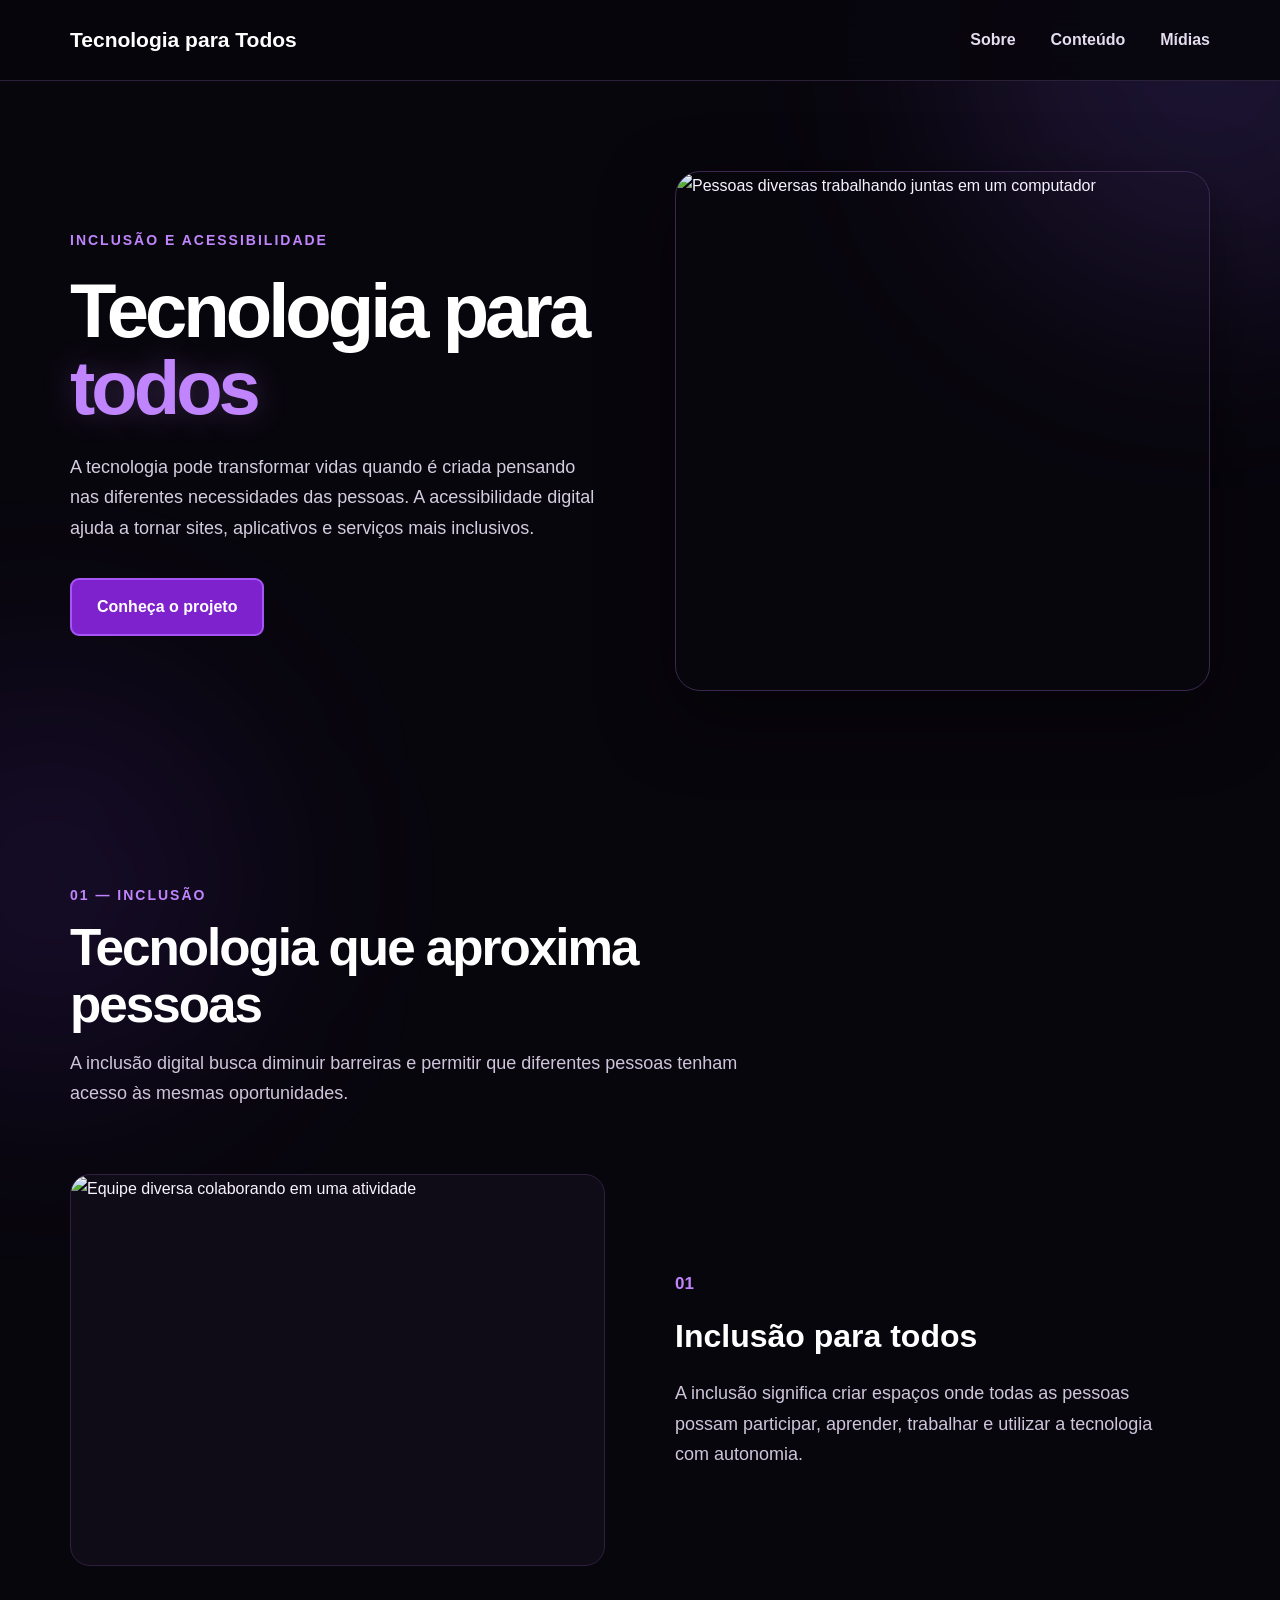
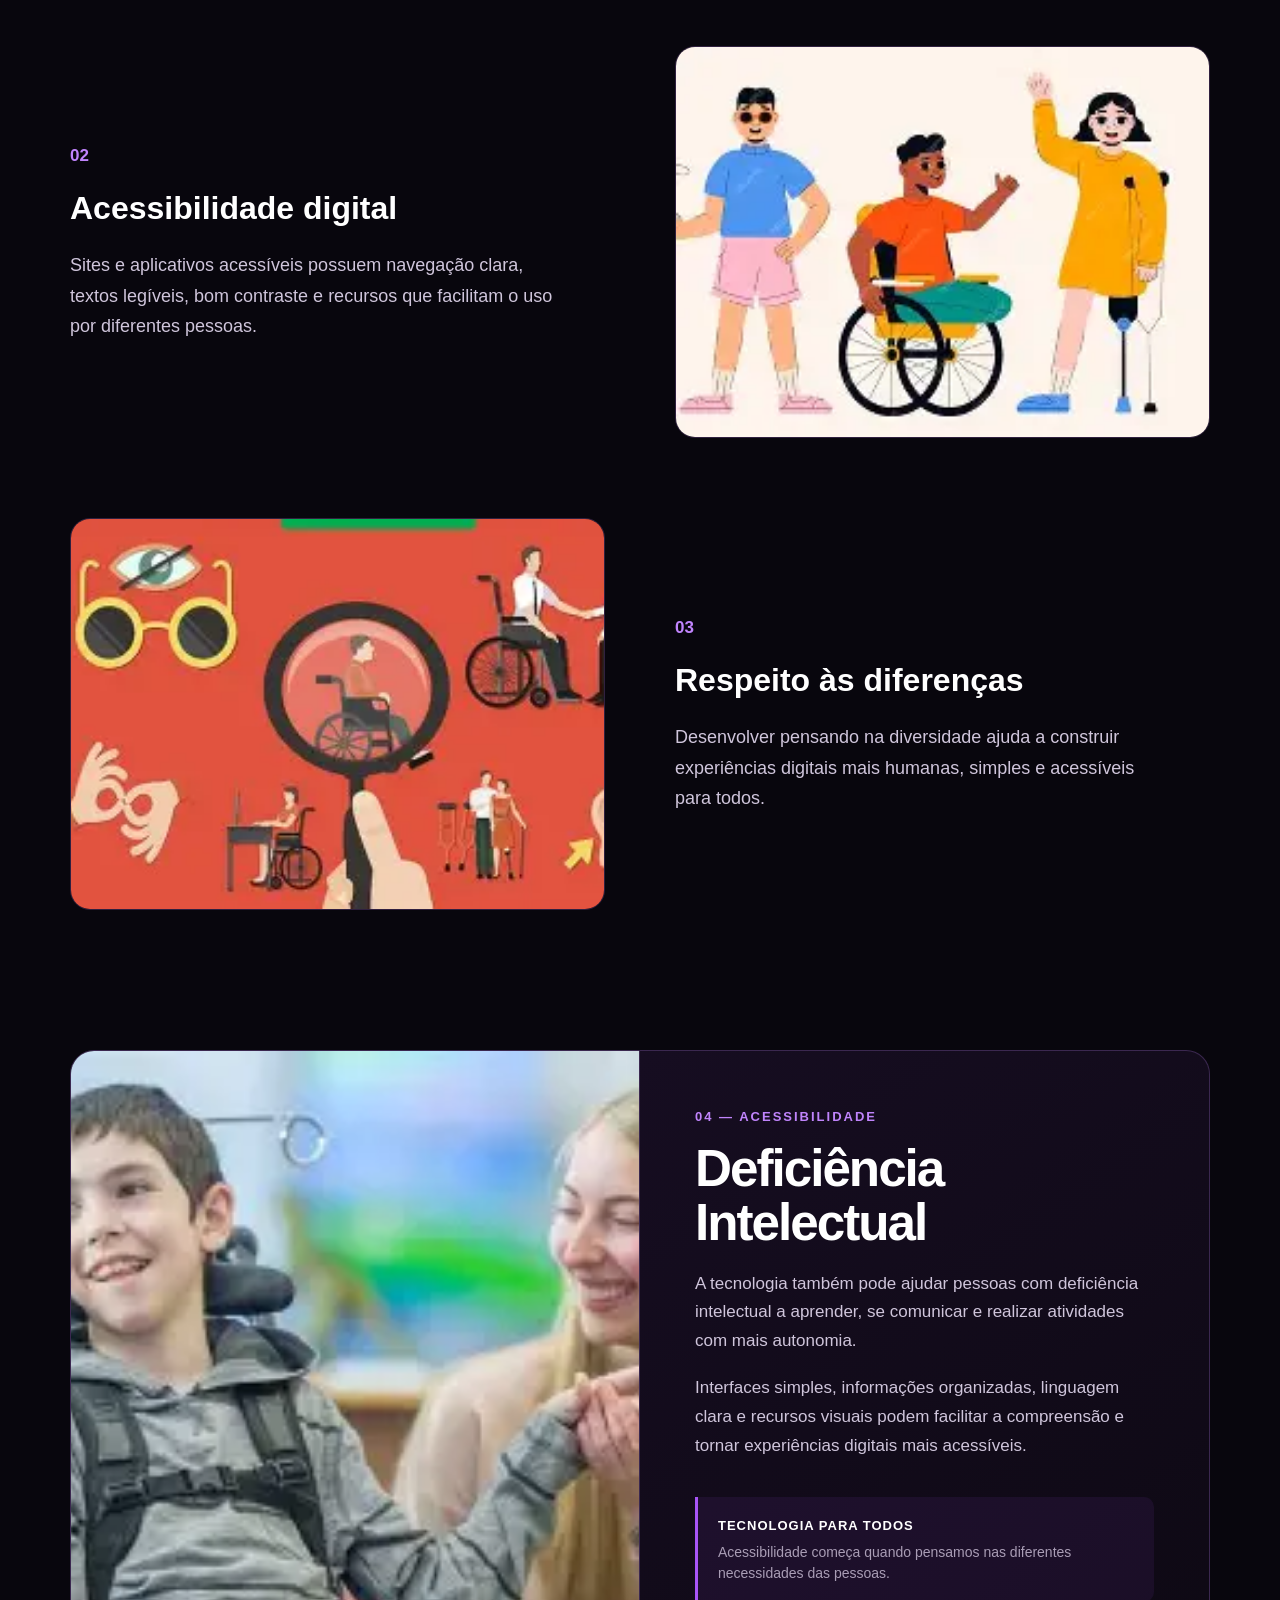
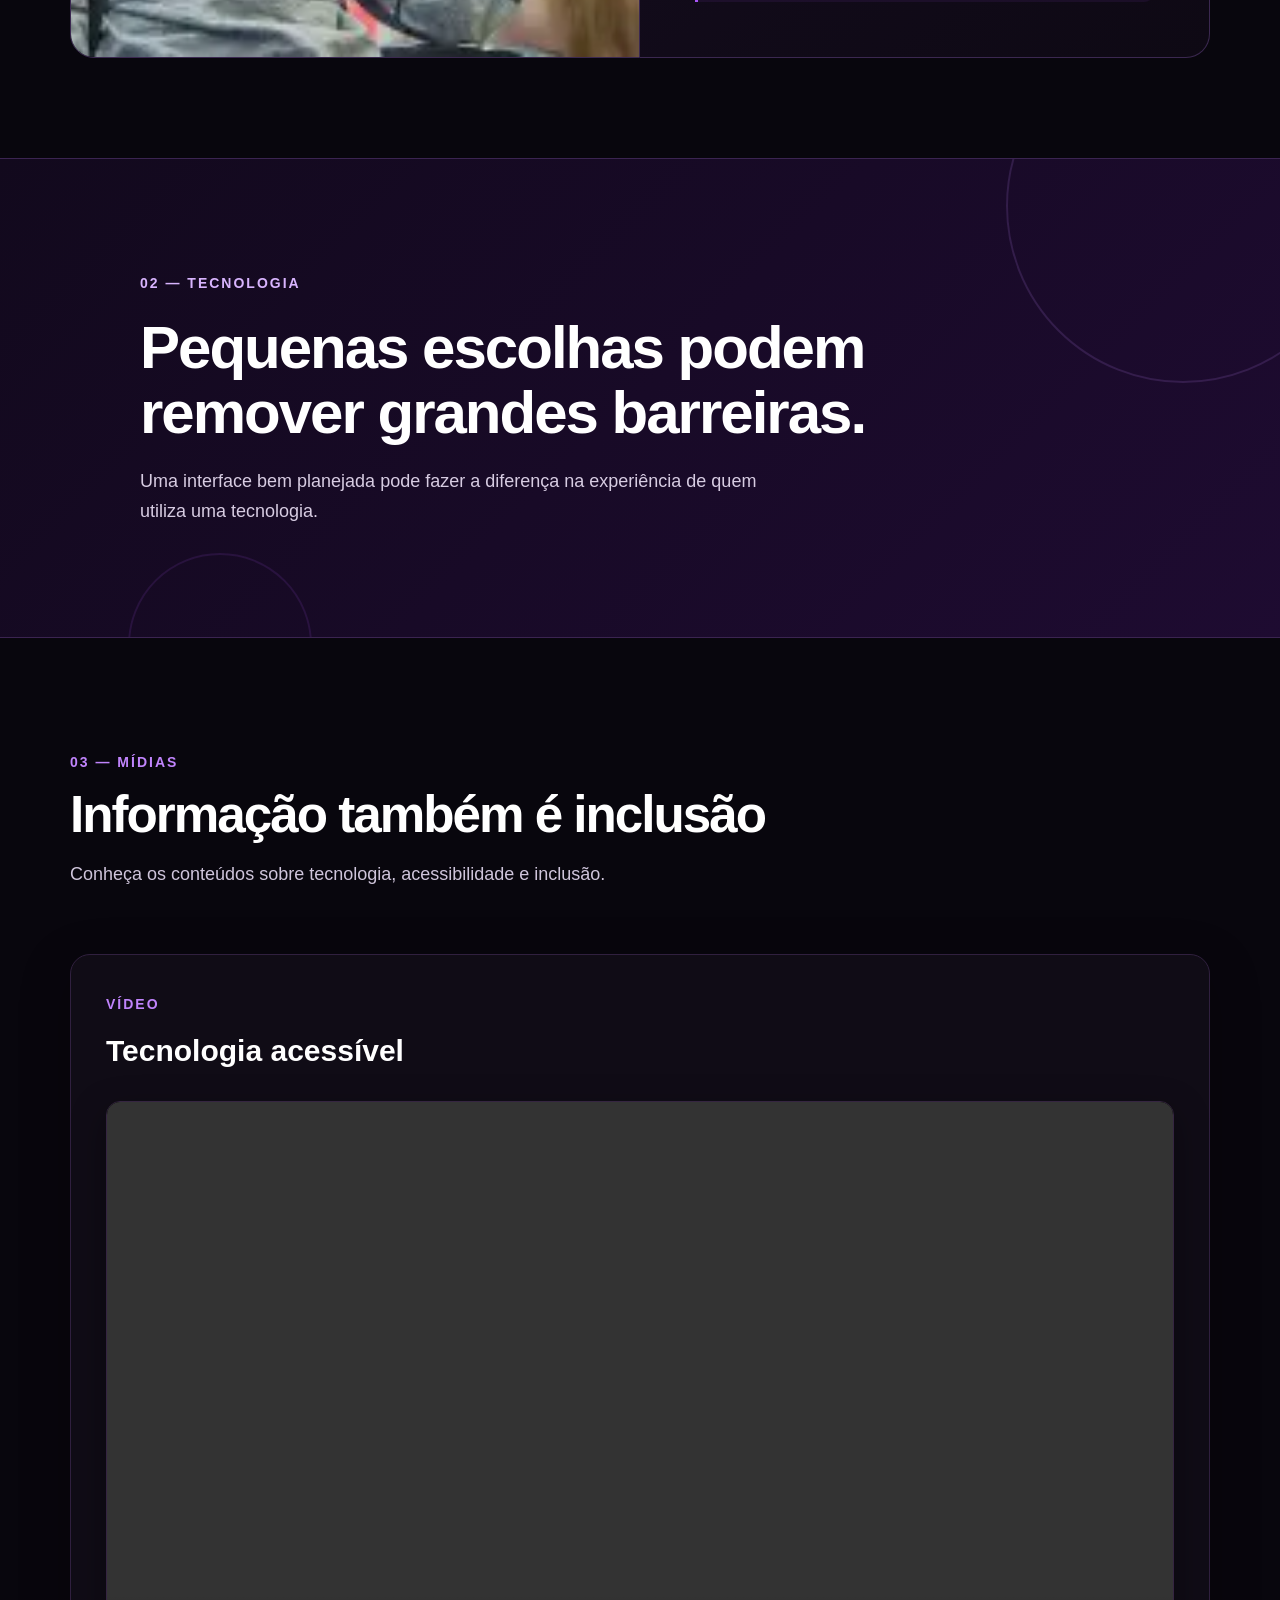
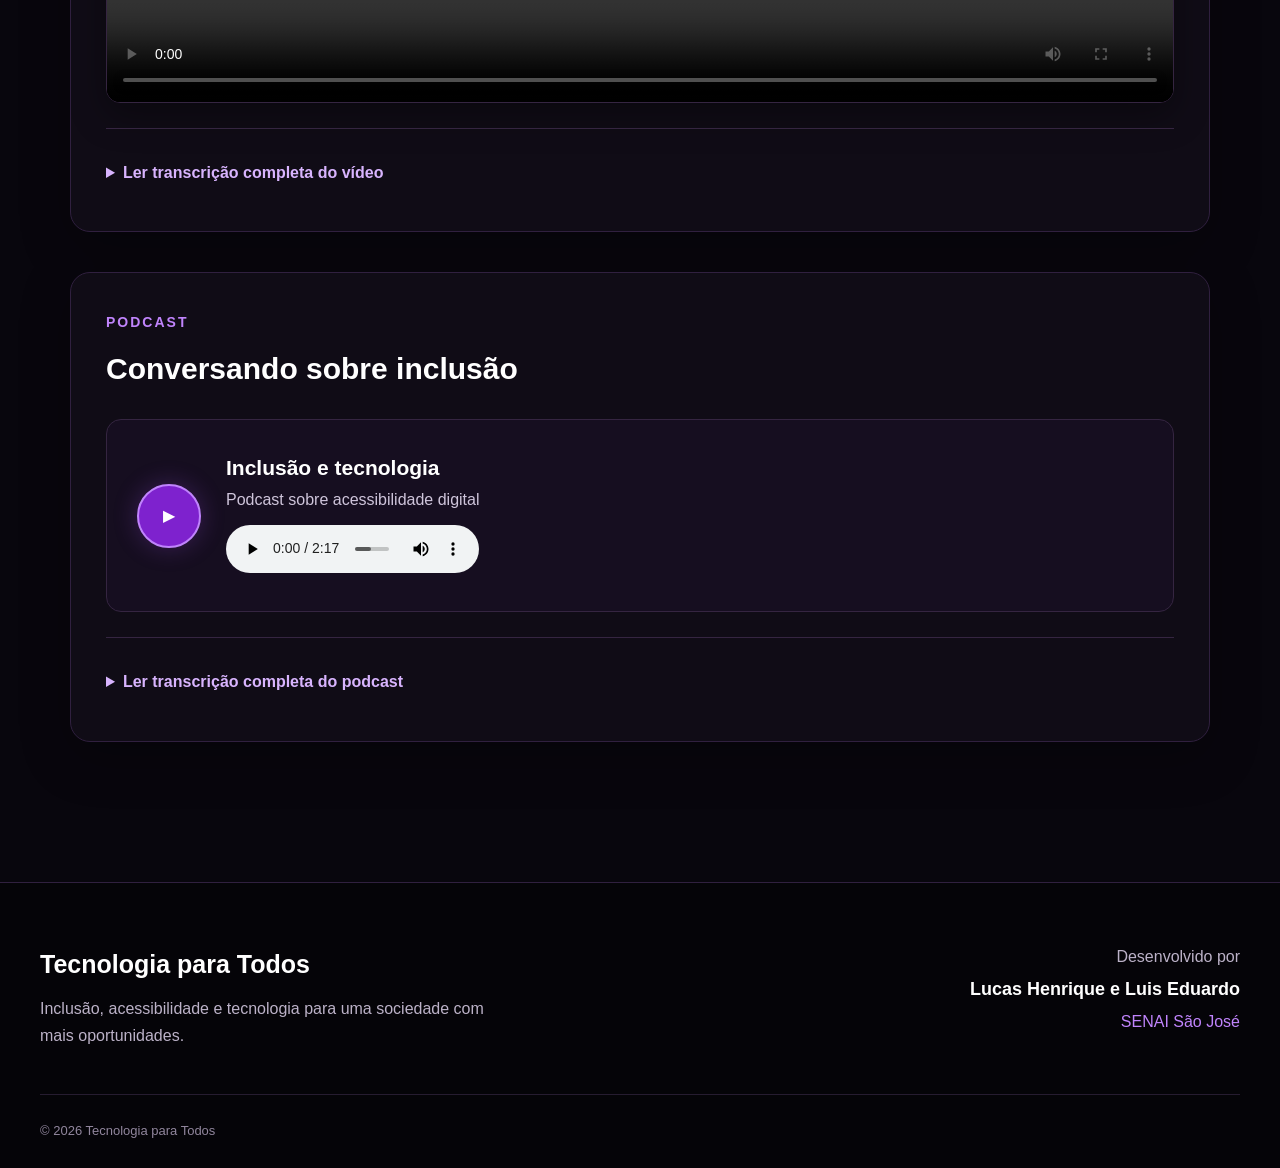
==== commit 05cee1bd: "inclusao" ====
--- a/site.html
+++ b/site.html
@@ -153,7 +153,7 @@
                 <div class="imagem">
 
                     <img
-                        src="https://images.unsplash.com/photo-1516321318423-f06f85e504b3?auto=format&fit=crop&w=900&q=80"
+                        src="./assets/OIP.webp"
                         alt="Pessoa utilizando computador para acessar informações">
 
                 </div>
@@ -185,7 +185,7 @@
                 <div class="imagem">
 
                     <img
-                        src="https://images.unsplash.com/photo-1531058020387-3be344556be6?auto=format&fit=crop&w=900&q=80"
+                        src="./assets/baixados (2).webp"
                         alt="Grupo de pessoas reunidas em um ambiente colaborativo">
 
                 </div>
